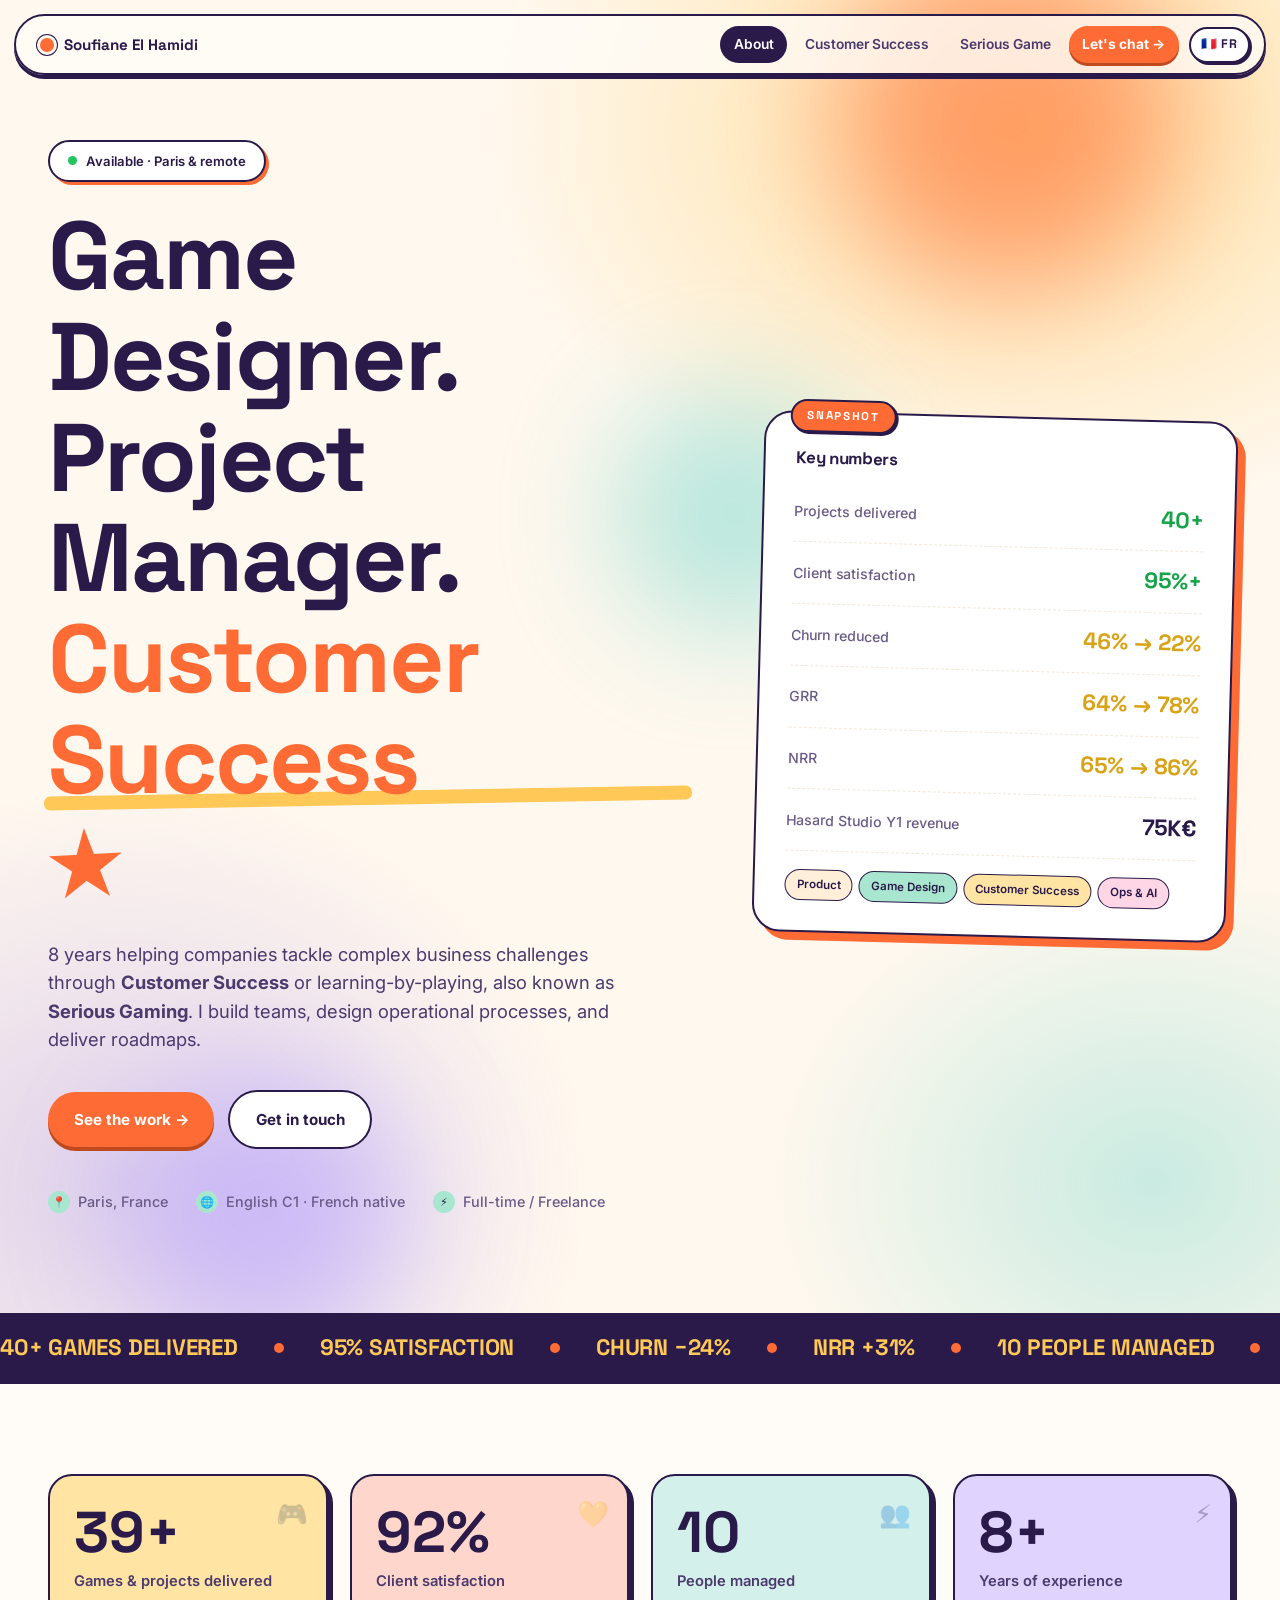
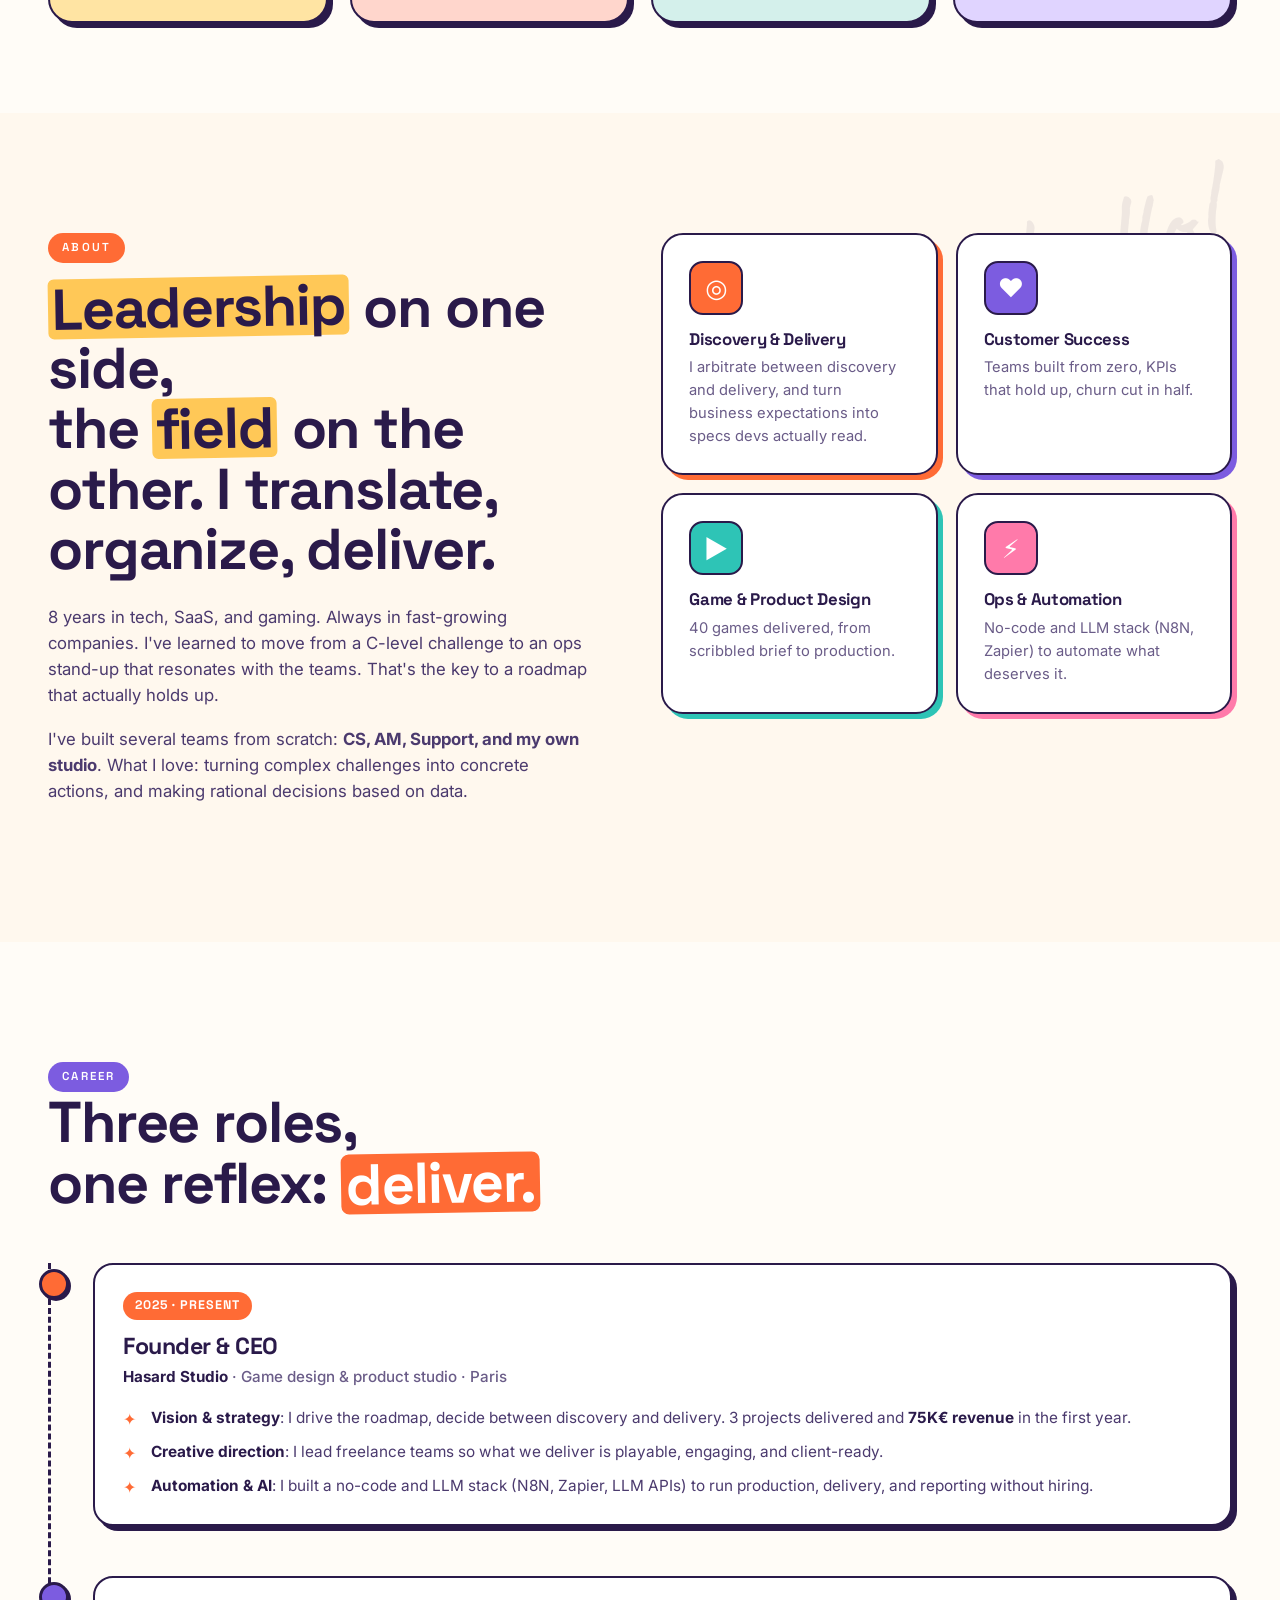
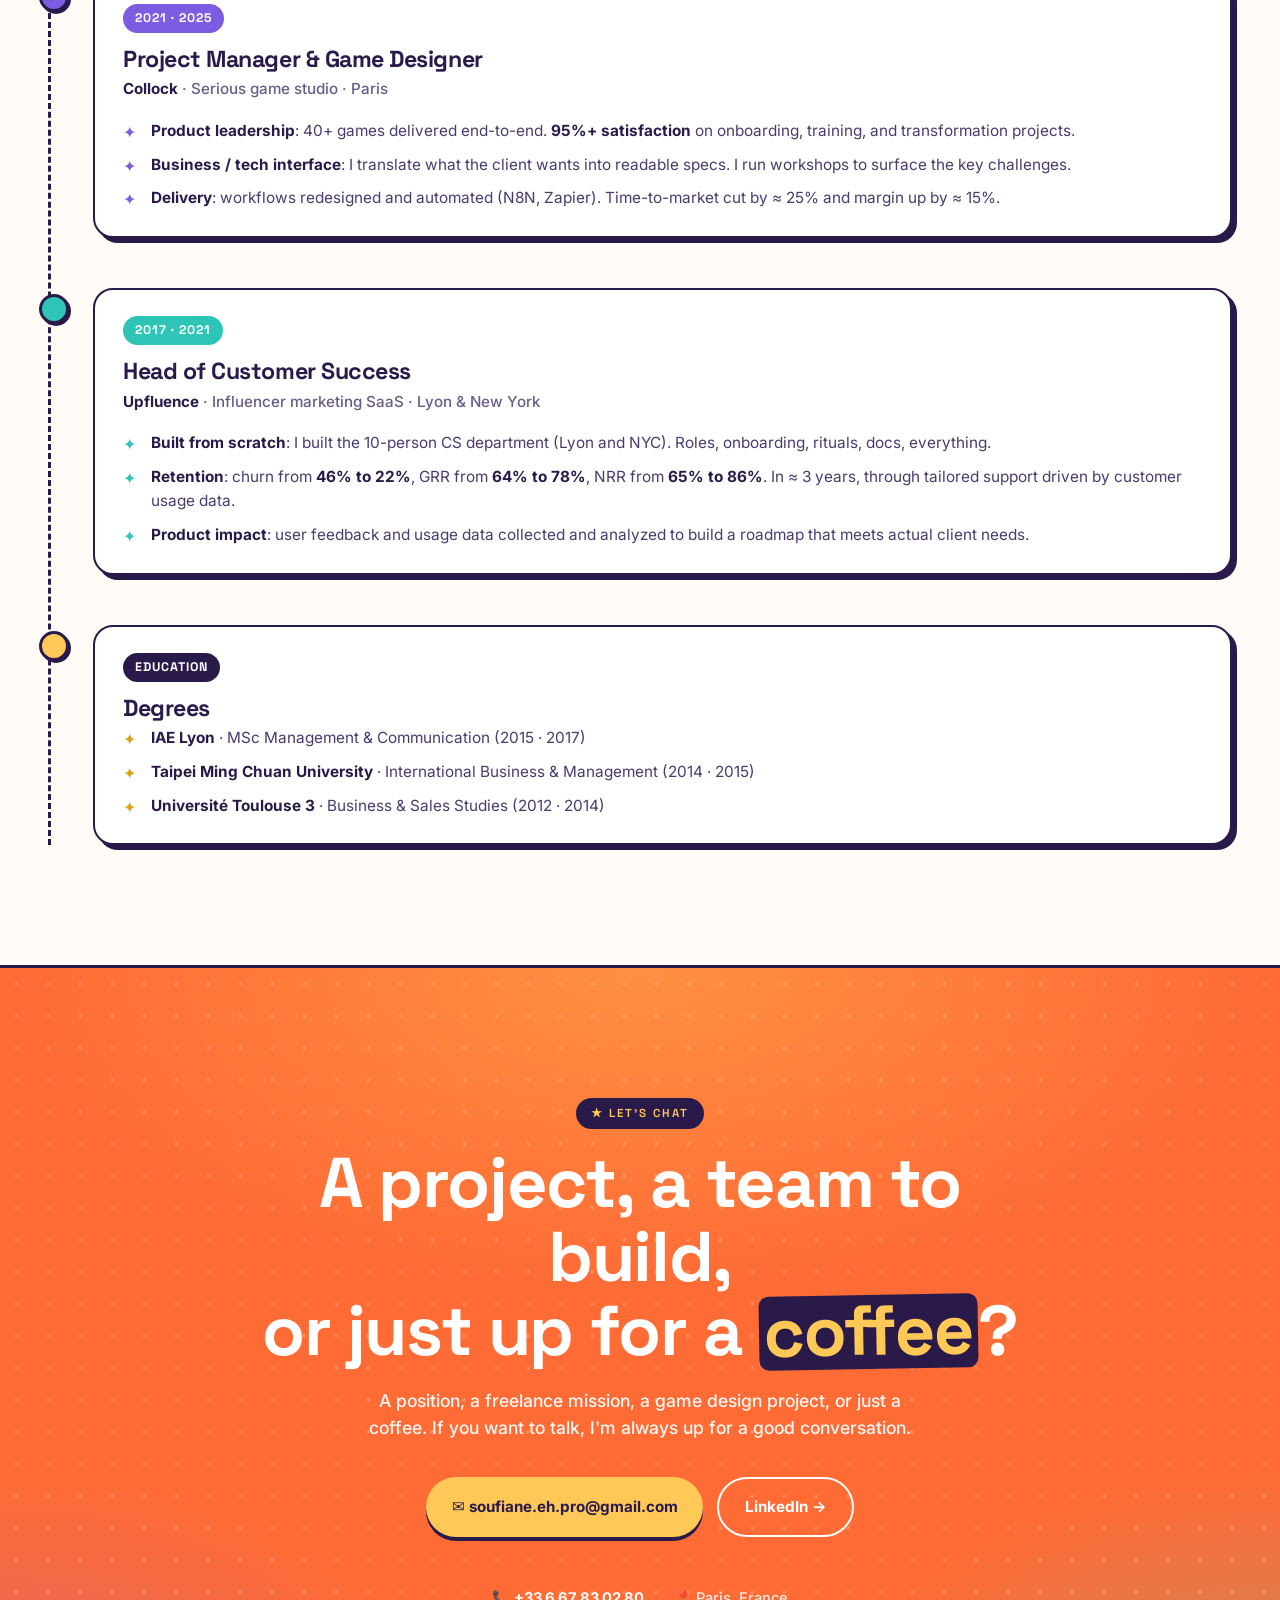
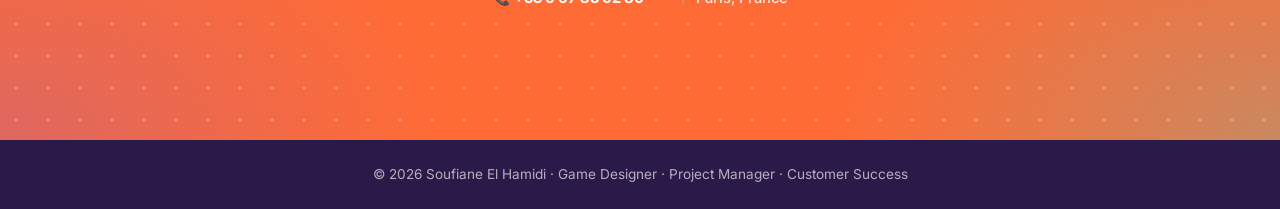
==== en/index.html @ 29faf833 "first commit" ====
<!doctype html>
<html lang="en">
<head>
<meta charset="utf-8" />
<meta name="viewport" content="width=device-width,initial-scale=1" />
<title>Soufiane El Hamidi · About</title>
<meta name="description" content="8 years in tech, SaaS and gaming. Game Designer, Project Manager, and Customer Success expert. 40+ games delivered, 95%+ satisfaction." />
<link rel="preconnect" href="https://fonts.googleapis.com">
<link rel="preconnect" href="https://fonts.gstatic.com" crossorigin>
<link href="https://fonts.googleapis.com/css2?family=Space+Grotesk:wght@400;500;600;700&family=Inter:wght@300;400;500;600;700&family=Caveat:wght@500;700&display=swap" rel="stylesheet">
<link rel="stylesheet" href="../styles.css">
</head>
<body>

<nav id="nav">
  <a href="index.html" class="nav-logo"><span class="dot"></span> Soufiane El Hamidi</a>
  <button class="nav-burger" id="burger" aria-label="Menu">
    <svg width="22" height="22" viewBox="0 0 24 24" fill="none" stroke="currentColor" stroke-width="2.5" stroke-linecap="round"><path d="M4 6h16M4 12h16M4 18h16"/></svg>
  </button>
  <div class="nav-links" id="navLinks">
    <a class="nav-link active" href="index.html">About</a>
    <a class="nav-link" href="customer-success.html">Customer Success</a>
    <a class="nav-link" href="book.html">Serious Game</a>
    <a class="nav-link nav-cta" href="index.html#contact">Let's chat →</a>
    <a class="nav-lang" href="../index.html" title="Version française">🇫🇷 FR</a>
  </div>
</nav>

<!-- HERO -->
<section class="hero" id="hero">
  <div class="blob blob-1"></div>
  <div class="blob blob-2"></div>
  <div class="blob blob-3"></div>

  <div class="container">
    <div class="hero-grid">
      <div>
        <span class="badge-live"><span class="pulse"></span> Available · Paris &amp; remote</span>
        <h1 class="h-display">
          Game Designer.<br>
          Project Manager.<br>
          <span class="accent-orange">Customer Success</span> <span class="scribble">★</span>
        </h1>
        <p class="lead">
          8 years helping companies tackle complex business challenges through <strong>Customer Success</strong> or learning-by-playing, also known as <strong>Serious Gaming</strong>.
          I build teams, design operational processes, and deliver roadmaps.
        </p>
        <div class="hero-cta">
          <a class="btn btn-orange" href="book.html">See the work →</a>
          <a class="btn btn-ghost" href="#contact">Get in touch</a>
        </div>
        <div class="hero-meta">
          <div><span class="icn">📍</span> Paris, France</div>
          <div><span class="icn">🌐</span> English C1 · French native</div>
          <div><span class="icn">⚡</span> Full-time / Freelance</div>
        </div>
      </div>
      <div class="hero-card">
        <span class="ribbon">Snapshot</span>
        <h3>Key numbers</h3>
        <div class="row"><span class="lbl">Projects delivered</span><span class="val">40+</span></div>
        <div class="row"><span class="lbl">Client satisfaction</span><span class="val">95%+</span></div>
        <div class="row"><span class="lbl">Churn reduced</span><span class="val">46% → 22%</span></div>
        <div class="row"><span class="lbl">GRR</span><span class="val">64% → 78%</span></div>
        <div class="row"><span class="lbl">NRR</span><span class="val">65% → 86%</span></div>
        <div class="row"><span class="lbl">Hasard Studio Y1 revenue</span><span class="val">75K€</span></div>
        <div class="roles">
          <span>Product</span>
          <span>Game Design</span>
          <span>Customer Success</span>
          <span>Ops &amp; AI</span>
        </div>
      </div>
    </div>
  </div>
</section>

<!-- MARQUEE -->
<div class="marquee">
  <div class="marquee-track">
    <span>40+ GAMES DELIVERED <span class="dotsep"></span> 95% SATISFACTION <span class="dotsep"></span> CHURN −24% <span class="dotsep"></span> NRR +31% <span class="dotsep"></span> 10 PEOPLE MANAGED <span class="dotsep"></span> 75K€ REVENUE Y1 <span class="dotsep"></span></span>
    <span>40+ GAMES DELIVERED <span class="dotsep"></span> 95% SATISFACTION <span class="dotsep"></span> CHURN −24% <span class="dotsep"></span> NRR +31% <span class="dotsep"></span> 10 PEOPLE MANAGED <span class="dotsep"></span> 75K€ REVENUE Y1 <span class="dotsep"></span></span>
  </div>
</div>

<!-- STATS -->
<section class="stats">
  <div class="container">
    <div class="stats-grid">
      <div class="stat reveal">
        <div class="ico-deco">🎮</div>
        <div class="num" data-num="40" data-suffix="+">0</div>
        <div class="lbl">Games &amp; projects delivered</div>
      </div>
      <div class="stat reveal">
        <div class="ico-deco">💛</div>
        <div class="num" data-num="95" data-suffix="%">0</div>
        <div class="lbl">Client satisfaction</div>
      </div>
      <div class="stat reveal">
        <div class="ico-deco">👥</div>
        <div class="num" data-num="10">0</div>
        <div class="lbl">People managed</div>
      </div>
      <div class="stat reveal">
        <div class="ico-deco">⚡</div>
        <div class="num" data-num="8" data-suffix="+">0</div>
        <div class="lbl">Years of experience</div>
      </div>
    </div>
  </div>
</section>

<!-- ABOUT -->
<section class="about" id="about">
  <div class="shape-deco">hello!</div>
  <div class="container">
    <div class="about-grid">
      <div class="reveal">
        <span class="eyebrow orange">About</span>
        <h2 class="h-section"><span class="hl">Leadership</span> on one side,<br>the <span class="hl">field</span> on the other. I translate, organize, deliver.</h2>
        <p>
          8 years in tech, SaaS, and gaming. Always in fast-growing companies.
          I've learned to move from a C-level challenge to an ops stand-up that resonates with the teams.
          That's the key to a roadmap that actually holds up.
        </p>
        <p>
          I've built several teams from scratch: <strong>CS, AM, Support, and my own studio</strong>.
          What I love: turning complex challenges into concrete actions, and making rational decisions based on data.
        </p>
      </div>
      <div class="about-cards reveal">
        <div class="about-card">
          <div class="icn-wrap">◎</div>
          <h4>Discovery &amp; Delivery</h4>
          <p>I arbitrate between discovery and delivery, and turn business expectations into specs devs actually read.</p>
        </div>
        <div class="about-card">
          <div class="icn-wrap">♥</div>
          <h4>Customer Success</h4>
          <p>Teams built from zero, KPIs that hold up, churn cut in half.</p>
        </div>
        <div class="about-card">
          <div class="icn-wrap">▶</div>
          <h4>Game &amp; Product Design</h4>
          <p>40 games delivered, from scribbled brief to production.</p>
        </div>
        <div class="about-card">
          <div class="icn-wrap">⚡</div>
          <h4>Ops &amp; Automation</h4>
          <p>No-code and LLM stack (N8N, Zapier) to automate what deserves it.</p>
        </div>
      </div>
    </div>
  </div>
</section>

<!-- CAREER -->
<section class="xp" id="xp">
  <div class="container">
    <span class="eyebrow purple">Career</span>
    <h2 class="h-section">Three roles,<br>one reflex: <span class="hl">deliver.</span></h2>

    <div class="timeline" style="margin-top:50px">
      <div class="tl-item reveal">
        <div class="tl-card">
          <div class="date">2025 · Present</div>
          <h3>Founder &amp; CEO</h3>
          <div class="company"><strong>Hasard Studio</strong> · Game design &amp; product studio · Paris</div>
          <ul class="tl-bullets">
            <li><strong>Vision &amp; strategy</strong>: I drive the roadmap, decide between discovery and delivery. 3 projects delivered and <strong>75K€ revenue</strong> in the first year.</li>
            <li><strong>Creative direction</strong>: I lead freelance teams so what we deliver is playable, engaging, and client-ready.</li>
            <li><strong>Automation &amp; AI</strong>: I built a no-code and LLM stack (N8N, Zapier, LLM APIs) to run production, delivery, and reporting without hiring.</li>
          </ul>
        </div>
      </div>

      <div class="tl-item reveal">
        <div class="tl-card">
          <div class="date">2021 · 2025</div>
          <h3>Project Manager &amp; Game Designer</h3>
          <div class="company"><strong>Collock</strong> · Serious game studio · Paris</div>
          <ul class="tl-bullets">
            <li><strong>Product leadership</strong>: 40+ games delivered end-to-end. <strong>95%+ satisfaction</strong> on onboarding, training, and transformation projects.</li>
            <li><strong>Business / tech interface</strong>: I translate what the client wants into readable specs. I run workshops to surface the key challenges.</li>
            <li><strong>Delivery</strong>: workflows redesigned and automated (N8N, Zapier). Time-to-market cut by ≈ 25% and margin up by ≈ 15%.</li>
          </ul>
        </div>
      </div>

      <div class="tl-item reveal">
        <div class="tl-card">
          <div class="date">2017 · 2021</div>
          <h3>Head of Customer Success</h3>
          <div class="company"><strong>Upfluence</strong> · Influencer marketing SaaS · Lyon &amp; New York</div>
          <ul class="tl-bullets">
            <li><strong>Built from scratch</strong>: I built the 10-person CS department (Lyon and NYC). Roles, onboarding, rituals, docs, everything.</li>
            <li><strong>Retention</strong>: churn from <strong>46% to 22%</strong>, GRR from <strong>64% to 78%</strong>, NRR from <strong>65% to 86%</strong>. In ≈ 3 years, through tailored support driven by customer usage data.</li>
            <li><strong>Product impact</strong>: user feedback and usage data collected and analyzed to build a roadmap that meets actual client needs.</li>
          </ul>
        </div>
      </div>

      <div class="tl-item reveal">
        <div class="tl-card">
          <div class="date">Education</div>
          <h3>Degrees</h3>
          <ul class="tl-bullets">
            <li><strong>IAE Lyon</strong> · MSc Management &amp; Communication (2015 · 2017)</li>
            <li><strong>Taipei Ming Chuan University</strong> · International Business &amp; Management (2014 · 2015)</li>
            <li><strong>Université Toulouse 3</strong> · Business &amp; Sales Studies (2012 · 2014)</li>
          </ul>
        </div>
      </div>
    </div>
  </div>
</section>

<!-- LET'S CHAT -->
<section class="contact" id="contact">
  <div class="container">
    <span class="eyebrow">★ Let's chat</span>
    <h2>A project, a team to build,<br>or just up for a <span class="accent">coffee</span>?</h2>
    <p>
      A position, a freelance mission, a game design project, or just a coffee. If you want to talk, I'm always up for a good conversation.
    </p>
    <div class="contact-actions">
      <a class="btn btn-yellow" href="mailto:soufiane.eh.pro@gmail.com">✉ soufiane.eh.pro@gmail.com</a>
      <a class="btn btn-ghost" href="https://linkedin.com/in/soufianeelhamidi" target="_blank" rel="noopener">LinkedIn →</a>
    </div>
    <div class="contact-info">
      <div>📞 <a href="tel:+33667830280">+33 6 67 83 02 80</a></div>
      <div>📍 Paris, France</div>
    </div>
  </div>
</section>

<footer>
  © 2026 Soufiane El Hamidi · Game Designer · Project Manager · Customer Success
</footer>

<script src="../main.js"></script>
</body>
</html>
---- styles.css ----
:root{
  --orange:#FF6B35;
  --orange-soft:#FF9558;
  --coral:#FF7AAA;
  --yellow:#FFC857;
  --yellow-soft:#FFE4A3;
  --yellow-deep:#D9A317;
  --teal:#2EC4B6;
  --teal-bright:#4ECDC4;
  --green:#22C55E;
  --green-deep:#16A34A;
  --purple:#7C5CE0;
  --purple-soft:#B49EFF;
  --mint:#A8E6CF;
  --ink:#2A1A4A;
  --ink-2:#4B3A6E;
  --ink-3:#6A5C88;
  --cream:#FFF8EE;
  --cream-2:#FFEFD8;
  --paper:#FFFCF7;
  --line:#F2E8D8;
  --shadow-sm:0 6px 20px -8px rgba(255,107,53,.25);
  --shadow:0 24px 60px -18px rgba(124,92,224,.28);
  --shadow-lg:0 40px 90px -20px rgba(42,26,74,.18);
  --radius:22px;
}
*{box-sizing:border-box}
html,body{margin:0;padding:0}
html{scroll-behavior:smooth}
body{
  font-family:'Inter',system-ui,sans-serif;
  background:var(--cream);
  color:var(--ink);
  line-height:1.55;
  overflow-x:hidden;
}
img{max-width:100%;display:block}
a{color:inherit;text-decoration:none}
h1,h2,h3,h4{font-family:'Space Grotesk',sans-serif;font-weight:700;letter-spacing:-.02em;line-height:1.05;margin:0}
.h-display{font-size:clamp(2.6rem,7.5vw,6rem);font-weight:700}
.h-section{font-size:clamp(2rem,4.6vw,3.6rem);font-weight:700}
.handwritten{font-family:'Caveat',cursive;font-weight:700;letter-spacing:0}
.eyebrow{
  display:inline-flex;align-items:center;gap:.55rem;
  padding:.4rem .9rem;border-radius:999px;
  background:var(--ink);color:var(--yellow);
  font-family:'Space Grotesk',sans-serif;font-weight:600;
  font-size:.72rem;letter-spacing:.18em;text-transform:uppercase;
}
.eyebrow.orange{background:var(--orange);color:#fff}
.eyebrow.teal{background:var(--teal);color:#fff}
.eyebrow.purple{background:var(--purple);color:#fff}
.eyebrow.green{background:var(--green);color:#fff}
.container{max-width:1240px;margin:0 auto;padding:0 28px;position:relative}
section{padding:120px 0;position:relative}
.btn{
  display:inline-flex;align-items:center;gap:.6rem;
  padding:1rem 1.6rem;border-radius:999px;
  font-weight:700;font-size:.95rem;
  transition:transform .25s cubic-bezier(.34,1.56,.64,1),box-shadow .25s;
  cursor:pointer;border:none;font-family:inherit;
}
.btn-primary{background:var(--ink);color:#fff}
.btn-primary:hover{transform:translate(-2px,-3px);box-shadow:6px 6px 0 var(--orange)}
.btn-orange{background:var(--orange);color:#fff;box-shadow:0 4px 0 #C04A1F}
.btn-orange:hover{transform:translateY(-3px);box-shadow:0 7px 0 #C04A1F}
.btn-yellow{background:var(--yellow);color:var(--ink);box-shadow:0 4px 0 #D9A636}
.btn-yellow:hover{transform:translateY(-3px);box-shadow:0 7px 0 #D9A636}
.btn-ghost{background:#fff;border:2px solid var(--ink);color:var(--ink)}
.btn-ghost:hover{background:var(--ink);color:#fff;transform:translate(-2px,-3px);box-shadow:6px 6px 0 var(--yellow)}

/* === NAV === */
nav{
  position:fixed;top:14px;left:14px;right:14px;z-index:50;
  display:flex;justify-content:space-between;align-items:center;
  padding:10px 14px 10px 24px;
  background:rgba(255,252,247,.8);
  backdrop-filter:blur(14px);
  border:2px solid var(--ink);
  border-radius:999px;
  box-shadow:0 4px 0 var(--ink);
  transition:all .25s ease;
}
.nav-logo{
  display:flex;align-items:center;gap:.6rem;
  font-family:'Space Grotesk',sans-serif;font-weight:700;font-size:.95rem;
  color:var(--ink);
}
.nav-logo .dot{
  width:14px;height:14px;border-radius:50%;
  background:var(--orange);
  box-shadow:0 0 0 3px var(--cream),0 0 0 4px var(--ink);
  animation:wobble 3s ease-in-out infinite;
}
@keyframes wobble{0%,100%{transform:rotate(0)}50%{transform:rotate(20deg) scale(1.1)}}
.nav-links{display:flex;gap:4px;align-items:center}
.nav-link{
  color:var(--ink-2);font-size:.86rem;font-weight:600;
  padding:.5rem .85rem;border-radius:999px;transition:all .2s;
}
.nav-link:hover{color:var(--ink);background:var(--yellow-soft)}
.nav-link.active{background:var(--ink);color:#fff}
.nav-link.active:hover{background:var(--ink);color:#fff}
.nav-cta{
  background:var(--orange) !important;color:#fff !important;
  box-shadow:0 3px 0 #C04A1F;font-weight:700;
}
.nav-cta:hover{transform:translateY(-2px);box-shadow:0 5px 0 #C04A1F;background:var(--orange) !important}
.nav-lang{
  margin-left:6px;padding:.4rem .65rem;border-radius:999px;
  background:#fff;border:2px solid var(--ink);
  font-family:'Space Grotesk',sans-serif;font-size:.78rem;font-weight:700;color:var(--ink);
  display:inline-flex;align-items:center;gap:.35rem;
  box-shadow:2px 2px 0 var(--ink);
  transition:all .2s ease;letter-spacing:.05em;
}
.nav-lang:hover{transform:translate(-1px,-2px);box-shadow:3px 3px 0 var(--ink);background:var(--yellow)}
.nav-burger{display:none;background:var(--yellow);border:2px solid var(--ink);color:var(--ink);cursor:pointer;padding:6px 8px;border-radius:10px}
@media(max-width:920px){
  .nav-links{
    position:absolute;top:calc(100% + 10px);left:0;right:0;
    background:#fff;flex-direction:column;align-items:stretch;
    padding:14px;gap:4px;border:2px solid var(--ink);border-radius:20px;
    transform:translateY(-12px);opacity:0;pointer-events:none;
    transition:all .25s ease;box-shadow:0 4px 0 var(--ink);
  }
  .nav-links.open{transform:none;opacity:1;pointer-events:auto}
  .nav-burger{display:block}
}

/* === HERO === */
.hero{
  min-height:100vh;
  background:
    radial-gradient(ellipse 70% 50% at 80% 10%,rgba(255,200,87,.55),transparent 60%),
    radial-gradient(ellipse 60% 50% at 10% 90%,rgba(124,92,224,.25),transparent 60%),
    radial-gradient(ellipse 50% 40% at 90% 90%,rgba(78,205,196,.3),transparent 60%),
    var(--cream);
  display:flex;align-items:center;
  position:relative;overflow:hidden;
  padding:140px 0 100px;
}
.hero.compact{min-height:auto;padding:160px 0 80px}
.hero .blob{
  position:absolute;border-radius:50%;
  filter:blur(60px);opacity:.55;
  animation:floatY 12s ease-in-out infinite;
}
.hero .blob-1{width:340px;height:340px;background:var(--orange);top:-50px;right:8%}
.hero .blob-2{width:280px;height:280px;background:var(--purple-soft);bottom:-40px;left:10%;animation-delay:-6s}
.hero .blob-3{width:240px;height:240px;background:var(--teal-bright);top:30%;left:48%;animation-delay:-3s;opacity:.4}
@keyframes floatY{0%,100%{transform:translate(0,0) scale(1)}50%{transform:translate(30px,-40px) scale(1.1)}}

.hero-grid{
  display:grid;grid-template-columns:1.35fr 1fr;gap:70px;align-items:center;
  position:relative;z-index:2;
}
.hero-narrow{position:relative;z-index:2;max-width:780px}
.hero-narrow h1{margin:18px 0 22px}
.badge-live{
  display:inline-flex;align-items:center;gap:.6rem;
  padding:.55rem 1.1rem;border-radius:999px;
  background:#fff;border:2px solid var(--ink);
  font-size:.82rem;font-weight:600;color:var(--ink);
  box-shadow:3px 3px 0 var(--orange);
}
.badge-live .pulse{
  width:9px;height:9px;border-radius:50%;background:#22C55E;
  box-shadow:0 0 0 0 rgba(34,197,94,.7);animation:pulse 2s infinite;
}
@keyframes pulse{
  0%{box-shadow:0 0 0 0 rgba(34,197,94,.7)}
  70%{box-shadow:0 0 0 12px rgba(34,197,94,0)}
  100%{box-shadow:0 0 0 0 rgba(34,197,94,0)}
}
.hero h1{margin:24px 0 28px;color:var(--ink)}
.hero h1 .accent-orange{color:var(--orange);position:relative;display:inline-block}
.hero h1 .accent-orange::after{
  content:"";position:absolute;left:-4px;right:-4px;bottom:6px;height:14px;
  background:var(--yellow);z-index:-1;border-radius:6px;
  transform:rotate(-1deg);
}
.hero h1 .accent-teal{color:var(--teal);position:relative;display:inline-block}
.hero h1 .accent-teal::after{
  content:"";position:absolute;left:-4px;right:-4px;bottom:6px;height:14px;
  background:var(--mint);z-index:-1;border-radius:6px;transform:rotate(-1deg);
}
.hero h1 .accent-purple{
  background:linear-gradient(120deg,var(--purple),var(--coral));
  -webkit-background-clip:text;background-clip:text;color:transparent;
}
.hero h1 .scribble{
  display:inline-block;font-family:'Caveat',cursive;font-weight:700;
  color:var(--orange);transform:rotate(-3deg);font-size:.85em;
}
.hero p.lead{
  font-size:1.15rem;color:var(--ink-2);max-width:600px;margin:0 0 36px;
  font-weight:400;
}
.hero-cta{display:flex;gap:14px;flex-wrap:wrap;align-items:center}
.hero-meta{
  margin-top:42px;display:flex;gap:28px;flex-wrap:wrap;
  color:var(--ink-3);font-size:.9rem;font-weight:500;
}
.hero-meta div{display:flex;align-items:center;gap:.5rem}
.hero-meta .icn{
  width:22px;height:22px;border-radius:50%;
  display:inline-flex;align-items:center;justify-content:center;
  background:var(--mint);color:var(--ink);font-size:.7rem;
}

.hero-card{
  position:relative;
  background:#fff;
  border:2.5px solid var(--ink);
  border-radius:28px;padding:30px;
  box-shadow:8px 8px 0 var(--orange);
  transform:rotate(1.5deg);
  transition:transform .35s ease;
}
.hero-card:hover{transform:rotate(0deg) translateY(-4px)}
.hero-card .ribbon{
  position:absolute;top:-14px;left:24px;
  background:var(--orange);color:#fff;
  padding:.35rem .9rem;border-radius:999px;
  font-family:'Space Grotesk',sans-serif;font-weight:700;font-size:.72rem;
  letter-spacing:.15em;text-transform:uppercase;
  border:2px solid var(--ink);
  box-shadow:2px 2px 0 var(--ink);
}
.hero-card h3{color:var(--ink);font-size:1.05rem;margin-bottom:14px;margin-top:6px}
.hero-card .row{
  display:flex;justify-content:space-between;align-items:center;
  padding:13px 0;border-bottom:1.5px dashed var(--line);
}
.hero-card .row:last-child{border-bottom:none}
.hero-card .row .lbl{color:var(--ink-3);font-size:.88rem;font-weight:500}
.hero-card .row .val{
  font-family:'Space Grotesk',sans-serif;font-weight:700;font-size:1.4rem;
  color:var(--ink);
}
/* Snapshot rows: 3=Projets(green), 4=Satisfaction(green), 5=Churn(yellow), 6=GRR(yellow), 7=NRR(yellow), 8=CA(ink) */
.hero-card .row:nth-child(3) .val{color:var(--green-deep)}
.hero-card .row:nth-child(4) .val{color:var(--green-deep)}
.hero-card .row:nth-child(5) .val{color:var(--yellow-deep)}
.hero-card .row:nth-child(6) .val{color:var(--yellow-deep)}
.hero-card .row:nth-child(7) .val{color:var(--yellow-deep)}
.hero-card .row:nth-child(8) .val{color:var(--ink)}
.hero-card .roles{
  display:flex;flex-wrap:wrap;gap:6px;margin-top:18px;
}
.hero-card .roles span{
  font-size:.72rem;padding:.35rem .7rem;border-radius:999px;
  background:var(--cream-2);color:var(--ink);font-weight:600;
  border:1.5px solid var(--ink);
}
.hero-card .roles span:nth-child(2){background:var(--mint)}
.hero-card .roles span:nth-child(3){background:var(--yellow-soft)}
.hero-card .roles span:nth-child(4){background:#FFD6E5}

@media(max-width:880px){
  .hero-grid{grid-template-columns:1fr;gap:50px}
  .hero-card{transform:none}
}

/* === MARQUEE === */
.marquee{
  background:var(--ink);color:var(--yellow);
  border-top:2.5px solid var(--ink);border-bottom:2.5px solid var(--ink);
  overflow:hidden;padding:16px 0;
  font-family:'Space Grotesk',sans-serif;font-weight:700;font-size:1.4rem;
  letter-spacing:-.01em;
}
.marquee-track{
  display:flex;gap:40px;white-space:nowrap;
  animation:scroll 30s linear infinite;
  will-change:transform;
}
@media(max-width:780px){
  .marquee{font-size:1.05rem;padding:12px 0}
  .marquee-track{animation-duration:14s;gap:24px}
  .marquee span{gap:24px}
}
@media(max-width:480px){
  .marquee-track{animation-duration:10s}
}
.marquee span{display:inline-flex;align-items:center;gap:36px}
.marquee .dotsep{
  width:10px;height:10px;border-radius:50%;background:var(--orange);
  display:inline-block;flex-shrink:0;
}
@keyframes scroll{0%{transform:translateX(0)}100%{transform:translateX(-50%)}}

/* === STATS === */
.stats{background:var(--paper);padding:90px 0;position:relative}
.stats-grid{display:grid;grid-template-columns:repeat(4,1fr);gap:22px}
.stat{
  background:#fff;
  border:2.5px solid var(--ink);
  border-radius:24px;
  padding:28px 24px;
  position:relative;
  transition:transform .3s cubic-bezier(.34,1.56,.64,1);
  box-shadow:5px 5px 0 var(--ink);
}
.stat:nth-child(1){background:#FFE4A3}
.stat:nth-child(2){background:#FFD6CC;box-shadow:5px 5px 0 var(--ink)}
.stat:nth-child(3){background:#D4F0EB}
.stat:nth-child(4){background:#E0D4FF}
.stat:hover{transform:translate(-3px,-5px) rotate(-1deg);box-shadow:8px 8px 0 var(--ink)}
.stat .num{
  font-family:'Space Grotesk',sans-serif;font-weight:700;
  font-size:clamp(2.6rem,4.8vw,3.6rem);line-height:1;color:var(--ink);
}
.stat .lbl{margin-top:8px;color:var(--ink-2);font-size:.92rem;font-weight:600}
.stat .ico-deco{position:absolute;top:18px;right:18px;font-size:1.6rem;opacity:.3}
@media(max-width:780px){.stats-grid{grid-template-columns:repeat(2,1fr)}}

/* === ABOUT === */
.about{background:var(--cream);position:relative}
.about .shape-deco{
  position:absolute;font-size:8rem;opacity:.07;
  font-family:'Caveat',cursive;color:var(--ink);
  top:30px;right:5%;transform:rotate(-15deg);pointer-events:none;
}
.about-grid{
  display:grid;grid-template-columns:1fr 1.05fr;gap:70px;align-items:start;
  position:relative;
}
.about-grid h2{margin:14px 0 24px}
.about-grid h2 .hl{
  background:var(--yellow);padding:0 .25rem;border-radius:6px;
  display:inline-block;transform:rotate(-1deg);
}
.about-grid p{color:var(--ink-2);font-size:1.05rem;margin:0 0 18px}
.about-grid .quote{
  margin-top:30px;padding:26px 28px;
  background:#fff;border-radius:var(--radius);
  border:2.5px solid var(--ink);
  box-shadow:6px 6px 0 var(--purple);
  font-family:'Caveat',cursive;font-size:1.5rem;font-weight:500;color:var(--ink);
  line-height:1.3;position:relative;
}
.about-grid .quote::before{
  content:'"';position:absolute;top:-20px;left:18px;
  font-size:5rem;color:var(--orange);font-family:Georgia,serif;line-height:1;
}
.about-cards{display:grid;grid-template-columns:repeat(2,1fr);gap:18px}
.about-card{
  background:#fff;padding:26px;border-radius:var(--radius);
  border:2.5px solid var(--ink);
  transition:all .3s cubic-bezier(.34,1.56,.64,1);cursor:default;
  box-shadow:5px 5px 0 var(--ink);
}
.about-card:nth-child(1){box-shadow:5px 5px 0 var(--orange)}
.about-card:nth-child(2){box-shadow:5px 5px 0 var(--purple)}
.about-card:nth-child(3){box-shadow:5px 5px 0 var(--teal)}
.about-card:nth-child(4){box-shadow:5px 5px 0 var(--coral)}
.about-card:hover{transform:translate(-3px,-5px) rotate(-1deg)}
.about-card:nth-child(2):hover,.about-card:nth-child(4):hover{transform:translate(-3px,-5px) rotate(1deg)}
.about-card .icn-wrap{
  width:54px;height:54px;border-radius:14px;
  display:flex;align-items:center;justify-content:center;color:#fff;
  margin-bottom:16px;font-size:1.6rem;font-weight:700;
  border:2px solid var(--ink);
}
.about-card:nth-child(1) .icn-wrap{background:var(--orange)}
.about-card:nth-child(2) .icn-wrap{background:var(--purple)}
.about-card:nth-child(3) .icn-wrap{background:var(--teal)}
.about-card:nth-child(4) .icn-wrap{background:var(--coral)}
.about-card h4{font-family:'Space Grotesk',sans-serif;font-size:1.05rem;margin:0 0 8px;color:var(--ink)}
.about-card p{font-size:.92rem;color:var(--ink-3);margin:0}
@media(max-width:880px){.about-grid{grid-template-columns:1fr;gap:40px}}

/* === CUSTOMER SUCCESS === */
.cs{
  background:var(--orange);
  position:relative;overflow:hidden;
  border-top:3px solid var(--ink);border-bottom:3px solid var(--ink);
}
.cs::before{
  content:"";position:absolute;inset:0;
  background-image:radial-gradient(rgba(255,255,255,.15) 2px,transparent 2px);
  background-size:30px 30px;
  pointer-events:none;
}
.cs .container{position:relative;z-index:2}
.cs .eyebrow{background:var(--ink);color:var(--yellow)}
.cs h2{color:#fff;max-width:780px;margin:14px 0 26px}
.cs h2 .accent{
  display:inline-block;
  background:var(--ink);color:var(--yellow);
  padding:0 .35rem;border-radius:8px;transform:rotate(-1.5deg);
}
.cs > .container > p.lead{
  color:rgba(255,255,255,.92);font-size:1.1rem;max-width:680px;margin-bottom:50px;
  font-weight:500;
}
.cs-grid{display:grid;grid-template-columns:1.05fr 1fr;gap:40px;align-items:center}
.cs-stats{display:grid;grid-template-columns:repeat(2,1fr);gap:16px}
.cs-stat{
  background:#fff;
  border:2.5px solid var(--ink);
  border-radius:20px;padding:24px;
  transition:all .3s cubic-bezier(.34,1.56,.64,1);
  box-shadow:5px 5px 0 var(--ink);
}
.cs-stat:nth-child(2){background:var(--yellow)}
.cs-stat:nth-child(3){background:var(--mint)}
.cs-stat:nth-child(4){background:#FFD6E5}
.cs-stat:hover{transform:translate(-3px,-5px) rotate(-1deg)}
.cs-stat .num{
  font-family:'Space Grotesk',sans-serif;font-weight:700;font-size:2.4rem;
  color:var(--ink);line-height:1;
}
.cs-stat .lbl{margin-top:8px;color:var(--ink);font-size:.92rem;font-weight:700}
.cs-stat .sub{margin-top:4px;color:var(--ink-2);font-size:.78rem;font-weight:500}

.cs-pillars{display:flex;flex-direction:column;gap:12px}
.cs-pillar{
  background:#fff;border:2.5px solid var(--ink);
  border-radius:18px;padding:18px 22px;
  display:flex;gap:14px;align-items:flex-start;
  transition:all .3s ease;
  box-shadow:4px 4px 0 var(--ink);
}
.cs-pillar:hover{transform:translateX(4px) translateY(-2px);box-shadow:6px 6px 0 var(--ink)}
.cs-pillar .step{
  flex-shrink:0;width:42px;height:42px;border-radius:12px;
  background:var(--ink);color:var(--yellow);
  display:flex;align-items:center;justify-content:center;
  font-family:'Space Grotesk',sans-serif;font-weight:700;font-size:1rem;
}
.cs-pillar:nth-child(1) .step{background:var(--orange);color:#fff}
.cs-pillar:nth-child(2) .step{background:var(--purple);color:#fff}
.cs-pillar:nth-child(3) .step{background:var(--teal);color:#fff}
.cs-pillar:nth-child(4) .step{background:var(--coral);color:#fff}
.cs-pillar h4{font-family:'Space Grotesk',sans-serif;font-size:1.05rem;color:var(--ink);margin:0 0 4px}
.cs-pillar p{font-size:.88rem;color:var(--ink-2);margin:0}
@media(max-width:880px){.cs-grid{grid-template-columns:1fr}}

/* === EXPERIENCE === */
.xp{background:var(--paper);position:relative}
.xp h2{margin-bottom:50px}
.xp h2 .hl{
  background:var(--orange);color:#fff;padding:0 .3rem;border-radius:8px;
  display:inline-block;transform:rotate(-1deg);
}
.timeline{
  position:relative;
  padding-left:42px;
  border-left:3px dashed var(--ink);
}
.tl-item{position:relative;padding-bottom:50px}
.tl-item:last-child{padding-bottom:0}
.tl-item::before{
  content:"";position:absolute;left:-54px;top:6px;
  width:24px;height:24px;border-radius:50%;
  background:var(--orange);border:3px solid var(--ink);
  z-index:2;
  box-shadow:2px 2px 0 var(--ink);
}
.tl-item:nth-child(1)::before{background:var(--orange)}
.tl-item:nth-child(2)::before{background:var(--purple)}
.tl-item:nth-child(3)::before{background:var(--teal)}
.tl-item:nth-child(4)::before{background:var(--yellow)}
.tl-card{
  background:#fff;border:2.5px solid var(--ink);
  border-radius:20px;padding:26px 28px;
  box-shadow:5px 5px 0 var(--ink);
  transition:transform .3s ease;
}
.tl-item:hover .tl-card{transform:translate(-2px,-3px)}
.tl-item .date{
  display:inline-block;
  font-family:'Space Grotesk',sans-serif;font-weight:700;font-size:.78rem;
  color:#fff;letter-spacing:.08em;text-transform:uppercase;
  background:var(--ink);padding:.3rem .75rem;border-radius:999px;
  margin-bottom:14px;
}
.tl-item:nth-child(1) .date{background:var(--orange)}
.tl-item:nth-child(2) .date{background:var(--purple)}
.tl-item:nth-child(3) .date{background:var(--teal)}
.tl-item h3{font-size:1.45rem;margin-bottom:6px;color:var(--ink)}
.tl-item .company{color:var(--ink-3);font-size:.95rem;margin-bottom:18px;font-weight:500}
.tl-item .company strong{color:var(--ink);font-weight:700}
.tl-bullets{list-style:none;padding:0;margin:0;display:grid;gap:10px}
.tl-bullets li{padding-left:28px;position:relative;color:var(--ink-2);font-size:.96rem}
.tl-bullets li::before{
  content:"✦";position:absolute;left:0;top:1px;
  color:var(--orange);font-weight:700;font-size:1rem;
}
.tl-item:nth-child(2) .tl-bullets li::before{color:var(--purple)}
.tl-item:nth-child(3) .tl-bullets li::before{color:var(--teal)}
.tl-item:nth-child(4) .tl-bullets li::before{color:var(--yellow-deep)}
.tl-bullets li strong{color:var(--ink);font-weight:700}

/* === SKILLS === */
.skills{background:var(--cream);position:relative}
.skills-cat{display:grid;grid-template-columns:repeat(3,1fr);gap:22px;margin-top:44px}
.skills-cat.two{grid-template-columns:repeat(2,1fr)}
.skill-card{
  background:#fff;padding:30px;border-radius:24px;
  border:2.5px solid var(--ink);
  transition:all .35s cubic-bezier(.34,1.56,.64,1);
  position:relative;overflow:hidden;
  box-shadow:5px 5px 0 var(--ink);
}
.skill-card:nth-child(1){box-shadow:5px 5px 0 var(--orange)}
.skill-card:nth-child(2){box-shadow:5px 5px 0 var(--purple)}
.skill-card:nth-child(3){box-shadow:5px 5px 0 var(--teal)}
.skill-card:hover{transform:translate(-3px,-5px) rotate(-.7deg)}
.skill-card:nth-child(2):hover{transform:translate(-3px,-5px) rotate(.7deg)}
.skill-card .ico{
  width:58px;height:58px;border-radius:16px;
  display:flex;align-items:center;justify-content:center;
  margin-bottom:18px;color:#fff;font-size:1.7rem;font-weight:700;
  border:2px solid var(--ink);
}
.skill-card:nth-child(1) .ico{background:var(--orange)}
.skill-card:nth-child(2) .ico{background:var(--purple)}
.skill-card:nth-child(3) .ico{background:var(--teal)}
.skill-card h3{font-size:1.2rem;margin-bottom:14px;color:var(--ink)}
.skills-list{display:flex;flex-wrap:wrap;gap:7px}
.skills-list span{
  font-size:.82rem;padding:.42rem .8rem;border-radius:8px;
  background:var(--cream-2);color:var(--ink);font-weight:600;
  border:1.5px solid var(--ink);
  transition:all .2s ease;cursor:default;
}
.skills-list span:hover{transform:translateY(-2px) rotate(-2deg)}
.skill-card:nth-child(1) .skills-list span:hover{background:var(--orange);color:#fff}
.skill-card:nth-child(2) .skills-list span:hover{background:var(--purple);color:#fff}
.skill-card:nth-child(3) .skills-list span:hover{background:var(--teal);color:#fff}
@media(max-width:880px){.skills-cat,.skills-cat.two{grid-template-columns:1fr}}

/* === TOOLS === */
.tools{background:var(--paper)}
.tools-grid{display:grid;grid-template-columns:repeat(6,1fr);gap:14px;margin-top:40px}
.tool{
  aspect-ratio:1.3;
  background:#fff;border:2px solid var(--ink);border-radius:18px;
  display:flex;flex-direction:column;align-items:center;justify-content:center;
  font-family:'Space Grotesk',sans-serif;font-weight:600;font-size:.85rem;
  color:var(--ink);transition:all .3s cubic-bezier(.34,1.56,.64,1);cursor:default;
  text-align:center;padding:8px;
  box-shadow:3px 3px 0 var(--ink);
}
.tool:nth-child(6n+1):hover{background:var(--orange);color:#fff;transform:translate(-2px,-3px) rotate(-2deg)}
.tool:nth-child(6n+2):hover{background:var(--yellow);transform:translate(-2px,-3px) rotate(2deg)}
.tool:nth-child(6n+3):hover{background:var(--purple);color:#fff;transform:translate(-2px,-3px) rotate(-2deg)}
.tool:nth-child(6n+4):hover{background:var(--teal);color:#fff;transform:translate(-2px,-3px) rotate(2deg)}
.tool:nth-child(6n+5):hover{background:var(--coral);color:#fff;transform:translate(-2px,-3px) rotate(-2deg)}
.tool:nth-child(6n+6):hover{background:var(--mint);transform:translate(-2px,-3px) rotate(2deg)}
.tool .t-ico{font-size:1.7rem;margin-bottom:4px}
@media(max-width:880px){.tools-grid{grid-template-columns:repeat(3,1fr)}}
@media(max-width:480px){.tools-grid{grid-template-columns:repeat(2,1fr)}}

/* === PORTFOLIO === */
.portfolio{background:var(--cream);position:relative}
.portfolio h2{margin-bottom:14px}
.portfolio h2 .hl{
  background:var(--purple);color:#fff;padding:0 .3rem;border-radius:8px;
  display:inline-block;transform:rotate(-1deg);
}
.portfolio > .container > p.lead{
  color:var(--ink-2);font-size:1.05rem;max-width:680px;margin:0 0 36px;font-weight:500;
}
.filter{display:flex;flex-wrap:wrap;gap:8px;margin-bottom:42px}
.filter button{
  padding:.6rem 1.1rem;border-radius:999px;border:2px solid var(--ink);
  background:#fff;font-size:.85rem;font-weight:700;color:var(--ink);
  cursor:pointer;transition:all .25s cubic-bezier(.34,1.56,.64,1);font-family:inherit;
  box-shadow:2px 2px 0 var(--ink);
}
.filter button:hover{transform:translate(-1px,-2px);box-shadow:3px 3px 0 var(--ink)}
.filter button.active{
  background:var(--orange);color:#fff;
  box-shadow:3px 3px 0 var(--ink);
  transform:translate(-1px,-2px);
}
.projects{display:grid;grid-template-columns:repeat(3,1fr);gap:24px}
.project{
  background:#fff;border-radius:22px;overflow:hidden;
  border:2.5px solid var(--ink);
  transition:all .35s cubic-bezier(.34,1.56,.64,1);cursor:pointer;
  display:flex;flex-direction:column;
  box-shadow:5px 5px 0 var(--ink);
}
.project:hover{transform:translate(-3px,-5px) rotate(-.5deg);box-shadow:8px 8px 0 var(--ink)}
.project:nth-child(2n):hover{transform:translate(-3px,-5px) rotate(.5deg)}
.project .img-wrap{
  aspect-ratio:16/10;overflow:hidden;
  background:linear-gradient(135deg,#FFE4D4,#FFCFB0);
  position:relative;border-bottom:2.5px solid var(--ink);
}
.project[data-cat="integration"] .img-wrap{background:linear-gradient(135deg,#FFE4D4,#FFCFB0)}
.project[data-cat="sensibilisation"] .img-wrap{background:linear-gradient(135deg,#EEE6FF,#D4C5FF)}
.project[data-cat="formation"] .img-wrap{background:linear-gradient(135deg,#D4F0EB,#A8E0D6)}
.project[data-cat="communication"] .img-wrap{background:linear-gradient(135deg,#FFE0EC,#FFC4D8)}
.project[data-cat="changement"] .img-wrap{background:linear-gradient(135deg,#FFEFD8,#FFD9A0)}
.project[data-cat="recrutement"] .img-wrap{background:linear-gradient(135deg,#FFF4C2,#FFE07A)}

.slide.brand{padding:20px;background:#fff}
.brand-card{
  background:transparent;border:none;border-radius:0;
  padding:0;box-shadow:none;
  display:inline-flex;align-items:center;justify-content:center;
  max-width:100%;max-height:100%;
}
.carousel .slide.brand img,
.brand-card .logo-img{
  max-width:170px;max-height:90px;
  width:auto;height:auto;
  object-fit:contain;display:block;
  box-shadow:none;border-radius:0;
}
.modal-carousel .slide.brand{padding:32px}
.modal-carousel .slide.brand img,
.modal-carousel .brand-card .logo-img{
  max-width:280px;max-height:160px;
  box-shadow:none;border-radius:0;
}

.carousel{position:absolute;inset:0;overflow:hidden}
.carousel .slide{
  position:absolute;inset:0;
  display:flex;align-items:center;justify-content:center;
  padding:22px;
  opacity:0;transform:scale(.96);
  transition:opacity .45s ease,transform .45s ease;
}
.carousel .slide.active{opacity:1;transform:none}
.carousel .slide img{
  max-width:100%;max-height:100%;
  width:auto;height:auto;
  object-fit:contain;border-radius:10px;
  box-shadow:0 10px 30px -8px rgba(42,26,74,.3),0 0 0 2px rgba(42,26,74,.08);
}
.carousel-arrow{
  position:absolute;top:50%;transform:translateY(-50%);
  width:36px;height:36px;border-radius:50%;
  background:#fff;border:2.5px solid var(--ink);
  cursor:pointer;display:flex;align-items:center;justify-content:center;
  opacity:0;transition:opacity .25s ease,transform .2s ease;
  z-index:3;font-weight:700;font-size:1.1rem;color:var(--ink);
  box-shadow:2px 2px 0 var(--ink);
  font-family:'Space Grotesk',sans-serif;
}
.project:hover .carousel-arrow{opacity:1}
.carousel-arrow:hover{transform:translateY(-50%) scale(1.1);background:var(--orange);color:#fff}
.carousel-prev{left:10px}
.carousel-next{right:10px}
.carousel-dots{
  position:absolute;bottom:12px;left:50%;transform:translateX(-50%);
  display:flex;gap:5px;z-index:3;padding:5px 8px;
  background:rgba(255,255,255,.85);border-radius:999px;border:1.5px solid var(--ink);
}
.carousel-dot{
  width:7px;height:7px;border-radius:50%;
  background:rgba(42,26,74,.25);cursor:pointer;
  transition:all .25s ease;border:none;padding:0;
}
.carousel-dot.active{background:var(--ink);width:20px;border-radius:999px}
.carousel-counter{
  position:absolute;top:14px;right:14px;
  padding:.32rem .65rem;border-radius:999px;
  background:rgba(255,255,255,.92);border:1.5px solid var(--ink);
  font-family:'Space Grotesk',sans-serif;font-weight:700;font-size:.7rem;
  color:var(--ink);z-index:3;
}
.cat-tag{
  position:absolute;top:14px;left:14px;z-index:3;
  padding:.4rem .75rem;border-radius:999px;
  font-size:.7rem;font-weight:700;letter-spacing:.08em;text-transform:uppercase;
  border:2px solid var(--ink);color:#fff;
}
.project[data-cat="integration"] .cat-tag{background:var(--orange)}
.project[data-cat="sensibilisation"] .cat-tag{background:var(--purple)}
.project[data-cat="formation"] .cat-tag{background:var(--teal)}
.project[data-cat="communication"] .cat-tag{background:var(--coral)}
.project[data-cat="changement"] .cat-tag{background:var(--ink)}
.project[data-cat="recrutement"] .cat-tag{background:var(--yellow);color:var(--ink)}
.project .body{padding:22px;flex:1;display:flex;flex-direction:column;gap:8px}
.project h3{font-size:1.13rem;line-height:1.25;color:var(--ink)}
.project .client{
  display:inline-block;
  font-size:.7rem;font-weight:700;letter-spacing:.08em;text-transform:uppercase;
  color:var(--ink-2);margin-bottom:4px;
}
.project p{color:var(--ink-3);font-size:.9rem;margin:0;flex:1}
.project .more{
  font-family:'Space Grotesk',sans-serif;font-weight:700;font-size:.88rem;
  color:var(--orange);margin-top:6px;display:inline-flex;align-items:center;gap:.4rem;
}
.project .more::after{content:"→";transition:transform .25s ease}
.project:hover .more::after{transform:translateX(6px)}
@media(max-width:980px){.projects{grid-template-columns:repeat(2,1fr)}}
@media(max-width:620px){.projects{grid-template-columns:1fr}}

/* === MODAL === */
.modal-overlay{
  position:fixed;inset:0;z-index:100;
  background:rgba(42,26,74,.85);backdrop-filter:blur(8px);
  display:flex;align-items:center;justify-content:center;
  opacity:0;pointer-events:none;transition:opacity .3s ease;
  padding:20px;
}
.modal-overlay.open{opacity:1;pointer-events:auto}
.modal{
  background:#fff;max-width:920px;width:100%;max-height:90vh;
  border-radius:26px;overflow:hidden;
  display:flex;flex-direction:column;
  transform:translateY(20px) scale(.97);transition:transform .3s cubic-bezier(.34,1.56,.64,1);
  border:3px solid var(--ink);
  box-shadow:0 50px 100px -20px rgba(0,0,0,.5);
  position:relative;
}
.modal-overlay.open .modal{transform:none}
.modal-carousel{
  position:relative;
  background:linear-gradient(135deg,var(--cream-2),var(--yellow-soft));
  height:420px;border-bottom:3px solid var(--ink);
  overflow:hidden;
}
.modal-carousel .slide{
  position:absolute;inset:0;
  display:flex;align-items:center;justify-content:center;
  padding:32px;
  opacity:0;transform:scale(.96);
  transition:opacity .5s ease,transform .5s ease;
}
.modal-carousel .slide.active{opacity:1;transform:none}
.modal-carousel .slide img{
  max-width:100%;max-height:100%;
  width:auto;height:auto;object-fit:contain;
  border-radius:14px;
  box-shadow:0 20px 50px -12px rgba(42,26,74,.4),0 0 0 2.5px var(--ink);
}
.modal-carousel .carousel-arrow{width:46px;height:46px;font-size:1.4rem;opacity:1}
.modal-carousel .carousel-prev{left:18px}
.modal-carousel .carousel-next{right:18px}
.modal-carousel .carousel-dots{bottom:16px}
.modal-carousel .carousel-dot{width:9px;height:9px}
.modal-carousel .carousel-dot.active{width:24px}
.modal-carousel .carousel-counter{top:18px;right:18px;font-size:.78rem;padding:.4rem .8rem}
@media(max-width:600px){
  .modal-carousel{height:300px}
  .modal-carousel .slide{padding:18px}
}
.modal-body{padding:32px 36px;overflow-y:auto;flex:1}
.modal-body .client{
  display:inline-block;background:var(--ink);color:var(--yellow);
  padding:.3rem .7rem;border-radius:999px;
  font-size:.7rem;font-weight:700;letter-spacing:.1em;text-transform:uppercase;
}
.modal-body h3{font-size:1.7rem;margin:14px 0 18px;color:var(--ink)}
.modal-body h4{
  font-family:'Space Grotesk',sans-serif;font-size:.88rem;
  margin:18px 0 8px;color:var(--orange);
  letter-spacing:.05em;text-transform:uppercase;
}
.modal-body p{margin:0;color:var(--ink-2);font-size:.97rem;line-height:1.65}
.modal-close{
  position:absolute;top:16px;right:16px;z-index:2;
  width:42px;height:42px;border-radius:50%;
  background:var(--orange);border:2.5px solid var(--ink);
  cursor:pointer;font-size:1.5rem;line-height:1;
  display:flex;align-items:center;justify-content:center;
  color:#fff;font-weight:700;
  box-shadow:2px 2px 0 var(--ink);
  transition:transform .25s ease;
}
.modal-close:hover{transform:rotate(90deg) scale(1.05)}

/* === CONTACT === */
.contact{
  background:
    radial-gradient(ellipse 70% 60% at 50% 0%,rgba(255,200,87,.4),transparent 70%),
    radial-gradient(ellipse 50% 50% at 0% 100%,rgba(124,92,224,.25),transparent 70%),
    radial-gradient(ellipse 50% 50% at 100% 100%,rgba(78,205,196,.3),transparent 70%),
    var(--orange);
  color:#fff;padding:130px 0;position:relative;overflow:hidden;
  border-top:3px solid var(--ink);
}
.contact::before{
  content:"";position:absolute;inset:0;
  background-image:radial-gradient(rgba(255,255,255,.18) 2px,transparent 2px);
  background-size:32px 32px;
  pointer-events:none;
}
.contact .container{position:relative;z-index:2;text-align:center}
.contact .eyebrow{background:var(--ink);color:var(--yellow);margin-bottom:18px}
.contact h2{
  color:#fff;font-size:clamp(2.4rem,5.5vw,4.4rem);
  margin:0 auto 18px;max-width:820px;
}
.contact h2 .accent{
  background:var(--ink);color:var(--yellow);padding:0 .3rem;border-radius:10px;
  display:inline-block;transform:rotate(-1deg);
}
.contact p{color:rgba(255,255,255,.95);font-size:1.1rem;max-width:580px;margin:0 auto 36px;font-weight:500}
.contact-actions{display:flex;gap:14px;justify-content:center;flex-wrap:wrap}
.contact .btn-yellow{box-shadow:0 4px 0 var(--ink)}
.contact .btn-yellow:hover{box-shadow:0 7px 0 var(--ink)}
.contact .btn-ghost{background:transparent;border-color:#fff;color:#fff}
.contact .btn-ghost:hover{background:#fff;color:var(--ink);box-shadow:6px 6px 0 var(--ink);transform:translate(-2px,-3px)}
.contact-info{
  margin-top:50px;display:flex;justify-content:center;gap:30px;flex-wrap:wrap;
  color:rgba(255,255,255,.85);font-size:.92rem;font-weight:500;
}
.contact-info a{color:#fff;font-weight:700}
.contact-info a:hover{color:var(--yellow)}

/* === FOOTER === */
footer{
  background:var(--ink);color:rgba(255,255,255,.65);
  padding:24px 0;text-align:center;font-size:.85rem;
}
footer a{color:rgba(255,255,255,.9)}
footer a:hover{color:var(--yellow)}

/* === SCROLL ANIMATIONS === */
.reveal{opacity:0;transform:translateY(30px);transition:opacity .8s ease,transform .8s ease}
.reveal.in{opacity:1;transform:none}

@media(max-width:600px){
  section{padding:80px 0}
  .container{padding:0 20px}
  nav{top:10px;left:10px;right:10px;padding:8px 10px 8px 16px}
}
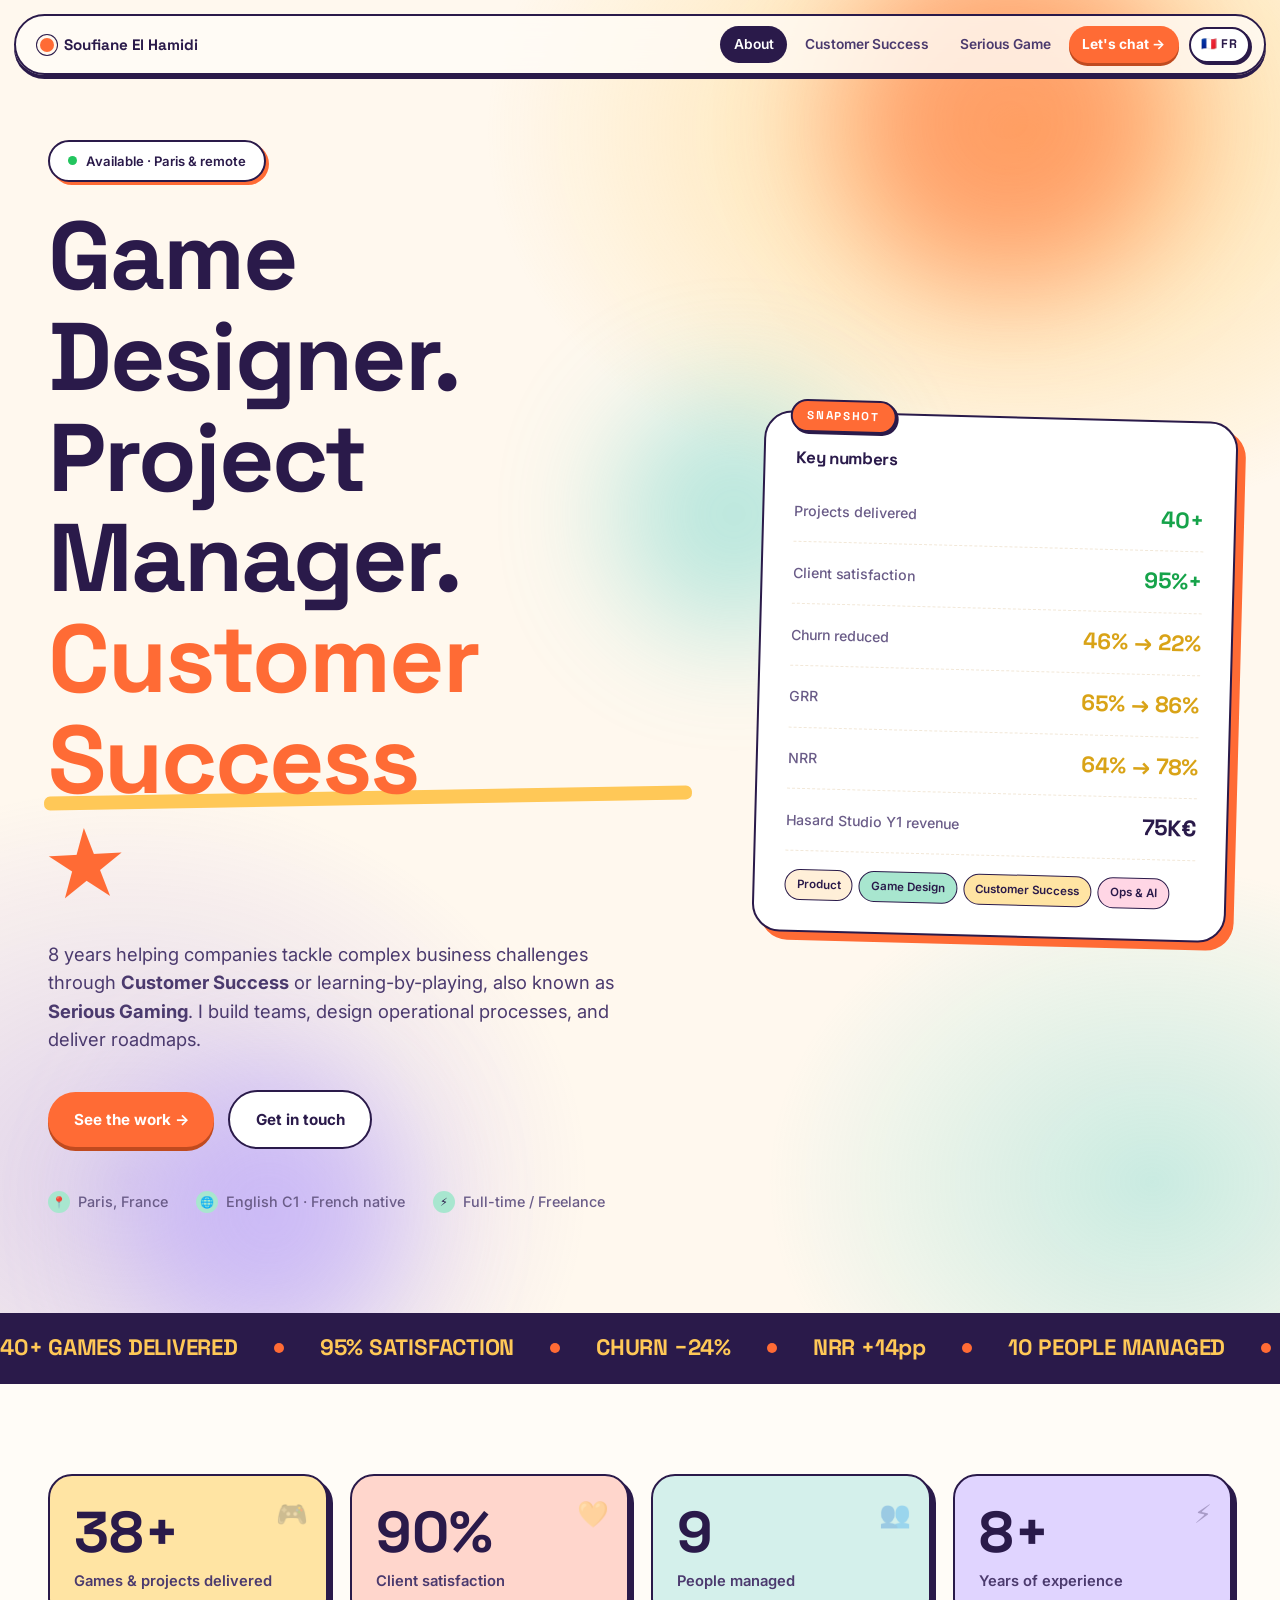
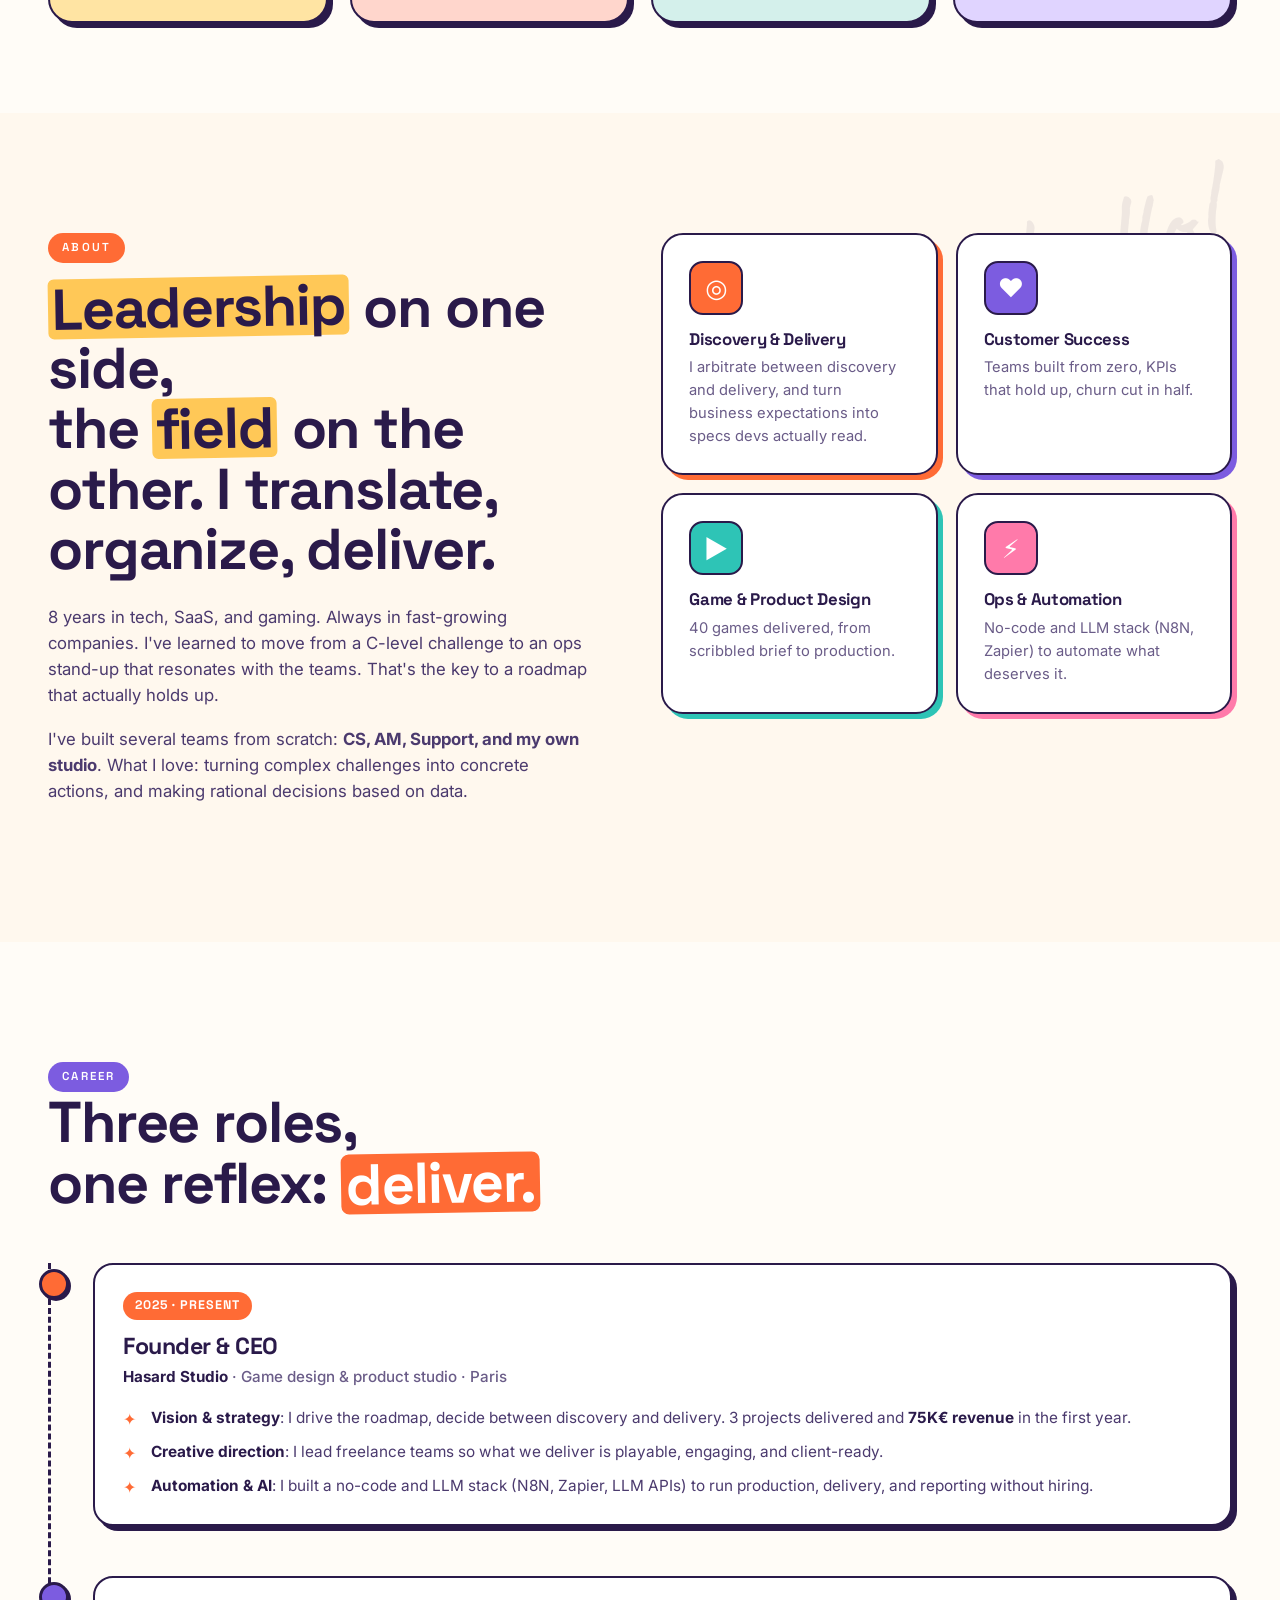
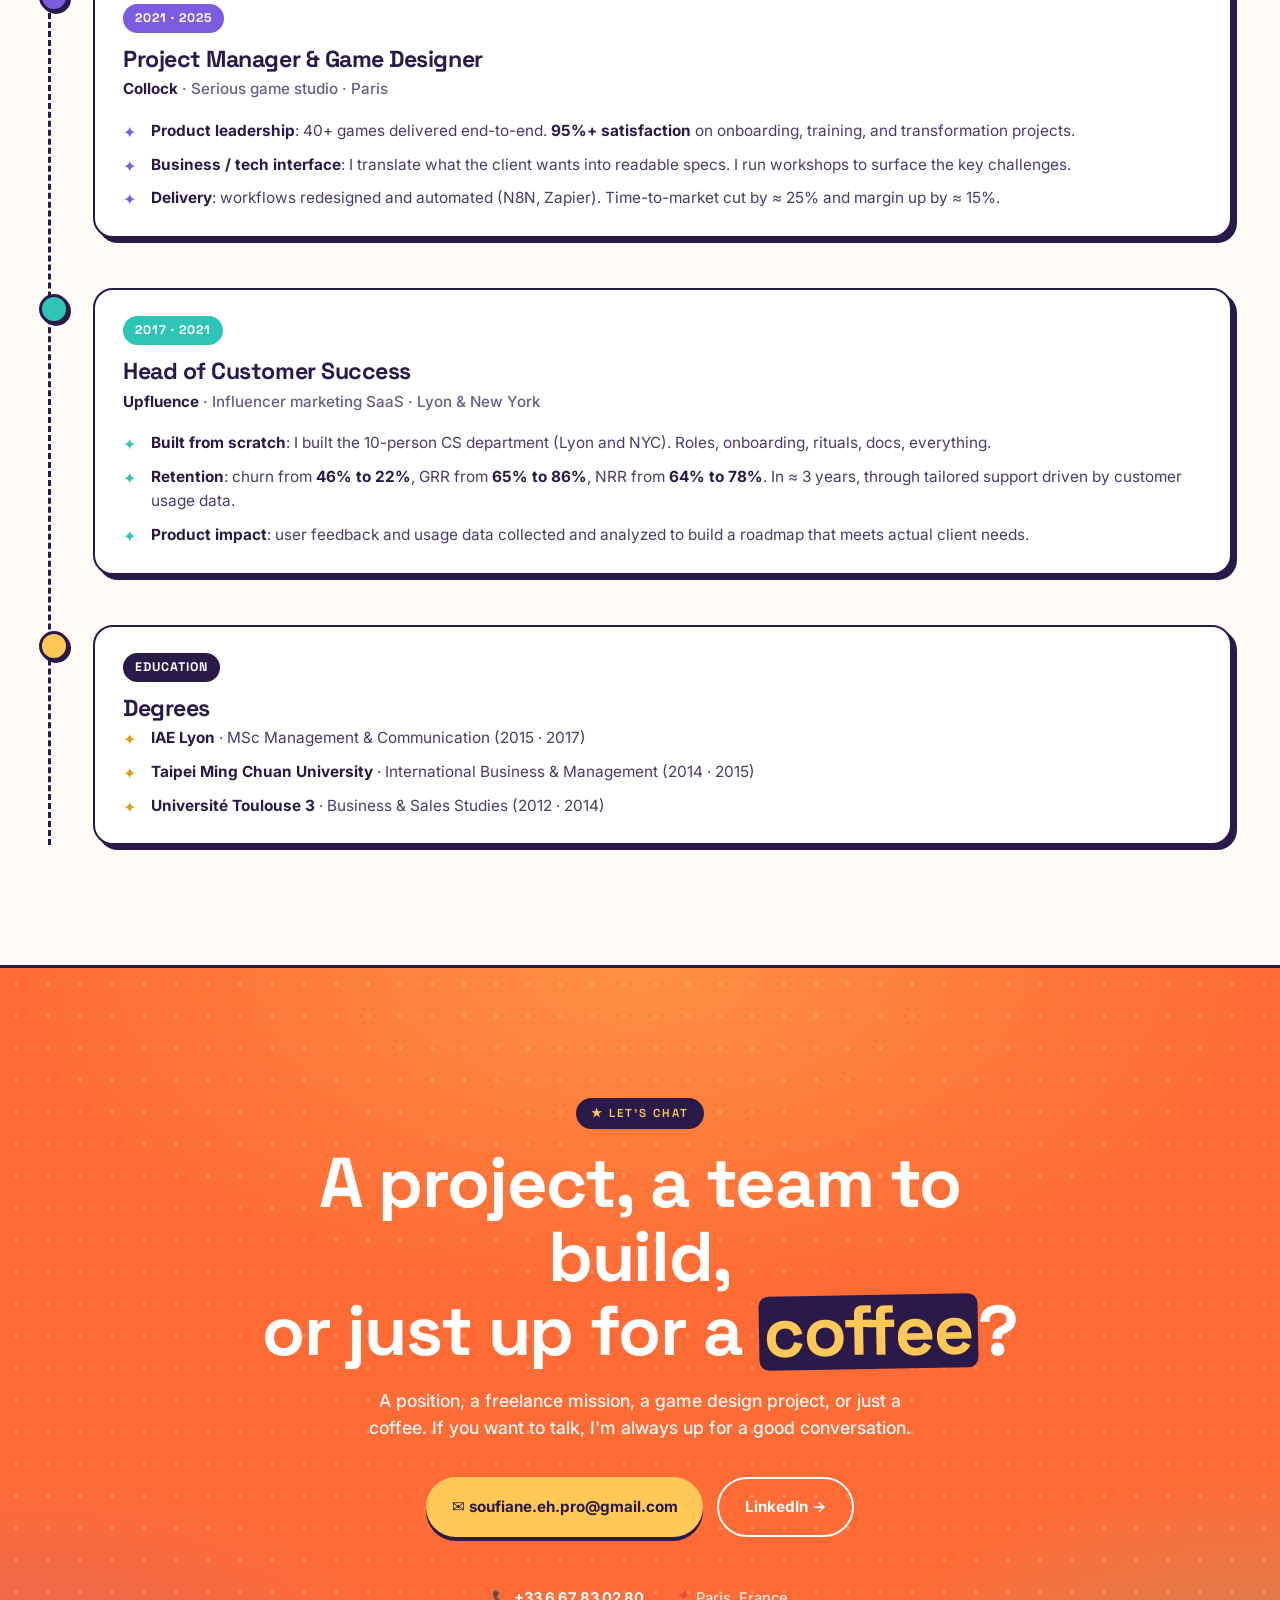
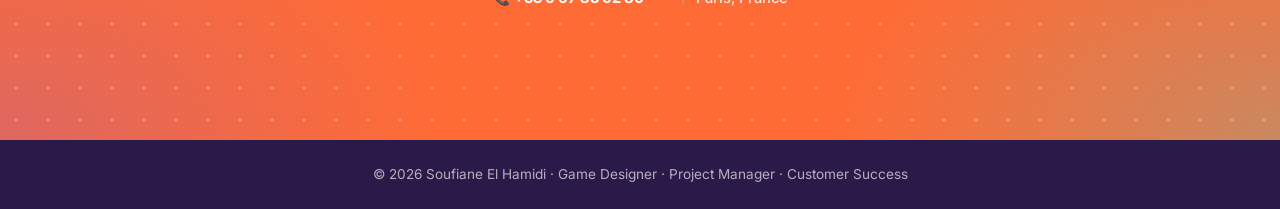
==== commit cc26b09f: "fix numbers" ====
--- a/en/index.html
+++ b/en/index.html
@@ -61,8 +61,8 @@
         <div class="row"><span class="lbl">Projects delivered</span><span class="val">40+</span></div>
         <div class="row"><span class="lbl">Client satisfaction</span><span class="val">95%+</span></div>
         <div class="row"><span class="lbl">Churn reduced</span><span class="val">46% → 22%</span></div>
-        <div class="row"><span class="lbl">GRR</span><span class="val">64% → 78%</span></div>
-        <div class="row"><span class="lbl">NRR</span><span class="val">65% → 86%</span></div>
+        <div class="row"><span class="lbl">GRR</span><span class="val">65% → 86%</span></div>
+        <div class="row"><span class="lbl">NRR</span><span class="val">64% → 78%</span></div>
         <div class="row"><span class="lbl">Hasard Studio Y1 revenue</span><span class="val">75K€</span></div>
         <div class="roles">
           <span>Product</span>
@@ -78,8 +78,8 @@
 <!-- MARQUEE -->
 <div class="marquee">
   <div class="marquee-track">
-    <span>40+ GAMES DELIVERED <span class="dotsep"></span> 95% SATISFACTION <span class="dotsep"></span> CHURN −24% <span class="dotsep"></span> NRR +31% <span class="dotsep"></span> 10 PEOPLE MANAGED <span class="dotsep"></span> 75K€ REVENUE Y1 <span class="dotsep"></span></span>
-    <span>40+ GAMES DELIVERED <span class="dotsep"></span> 95% SATISFACTION <span class="dotsep"></span> CHURN −24% <span class="dotsep"></span> NRR +31% <span class="dotsep"></span> 10 PEOPLE MANAGED <span class="dotsep"></span> 75K€ REVENUE Y1 <span class="dotsep"></span></span>
+    <span>40+ GAMES DELIVERED <span class="dotsep"></span> 95% SATISFACTION <span class="dotsep"></span> CHURN −24% <span class="dotsep"></span> NRR +14pp <span class="dotsep"></span> 10 PEOPLE MANAGED <span class="dotsep"></span> 75K€ REVENUE Y1 <span class="dotsep"></span></span>
+    <span>40+ GAMES DELIVERED <span class="dotsep"></span> 95% SATISFACTION <span class="dotsep"></span> CHURN −24% <span class="dotsep"></span> NRR +14pp <span class="dotsep"></span> 10 PEOPLE MANAGED <span class="dotsep"></span> 75K€ REVENUE Y1 <span class="dotsep"></span></span>
   </div>
 </div>
 
@@ -195,7 +195,7 @@
           <div class="company"><strong>Upfluence</strong> · Influencer marketing SaaS · Lyon &amp; New York</div>
           <ul class="tl-bullets">
             <li><strong>Built from scratch</strong>: I built the 10-person CS department (Lyon and NYC). Roles, onboarding, rituals, docs, everything.</li>
-            <li><strong>Retention</strong>: churn from <strong>46% to 22%</strong>, GRR from <strong>64% to 78%</strong>, NRR from <strong>65% to 86%</strong>. In ≈ 3 years, through tailored support driven by customer usage data.</li>
+            <li><strong>Retention</strong>: churn from <strong>46% to 22%</strong>, GRR from <strong>65% to 86%</strong>, NRR from <strong>64% to 78%</strong>. In ≈ 3 years, through tailored support driven by customer usage data.</li>
             <li><strong>Product impact</strong>: user feedback and usage data collected and analyzed to build a roadmap that meets actual client needs.</li>
           </ul>
         </div>
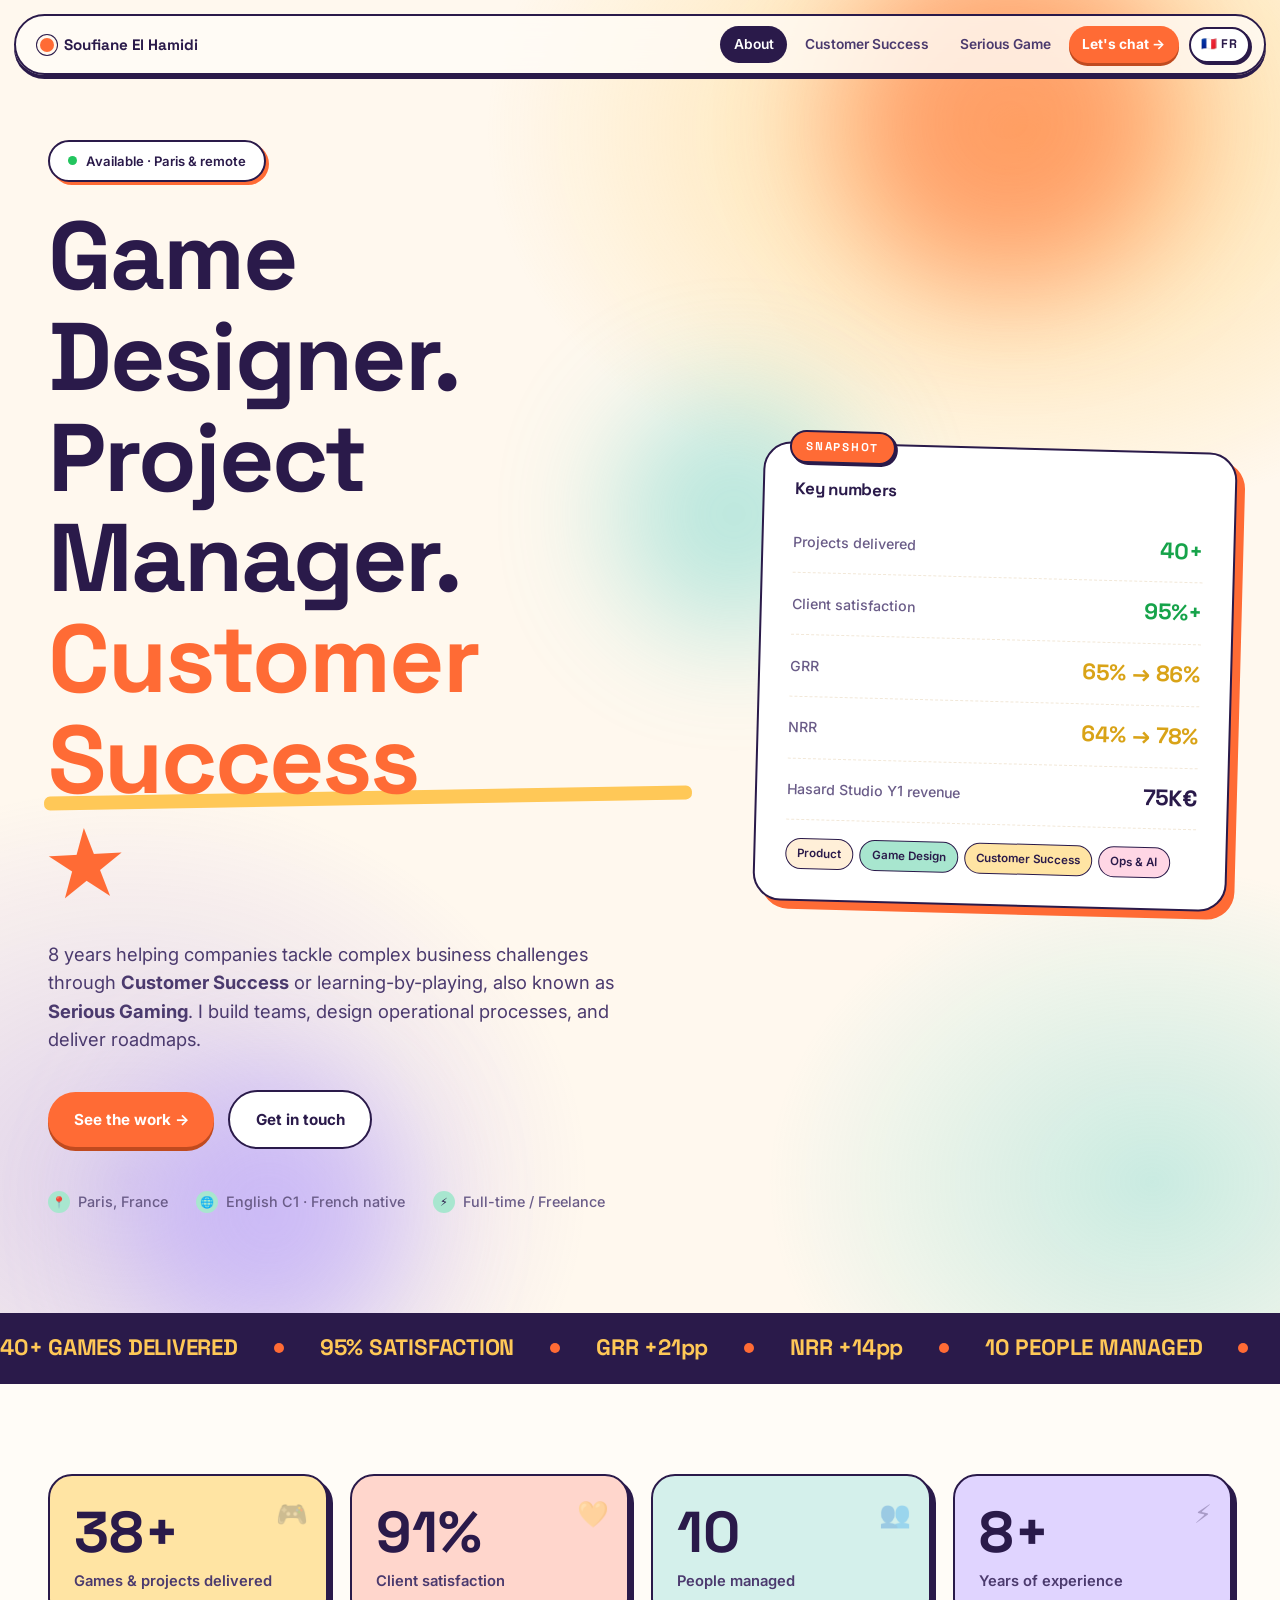
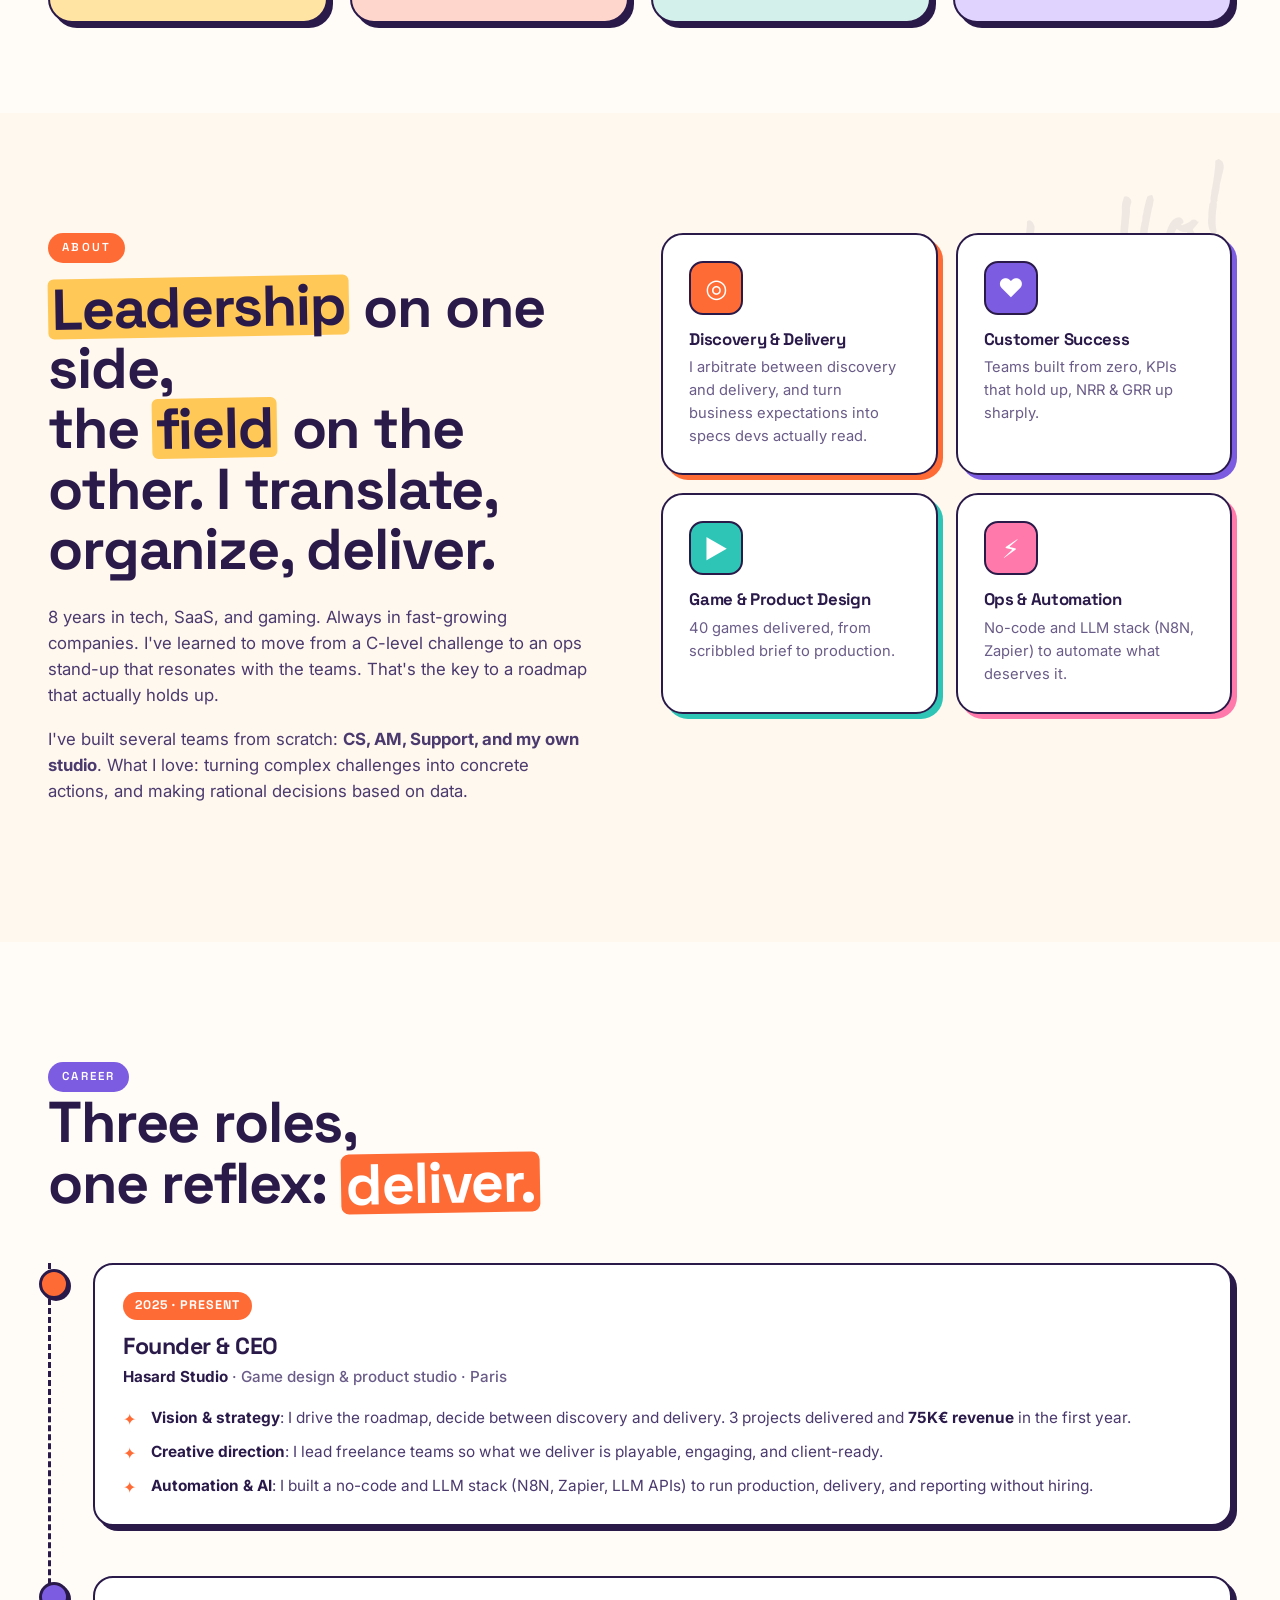
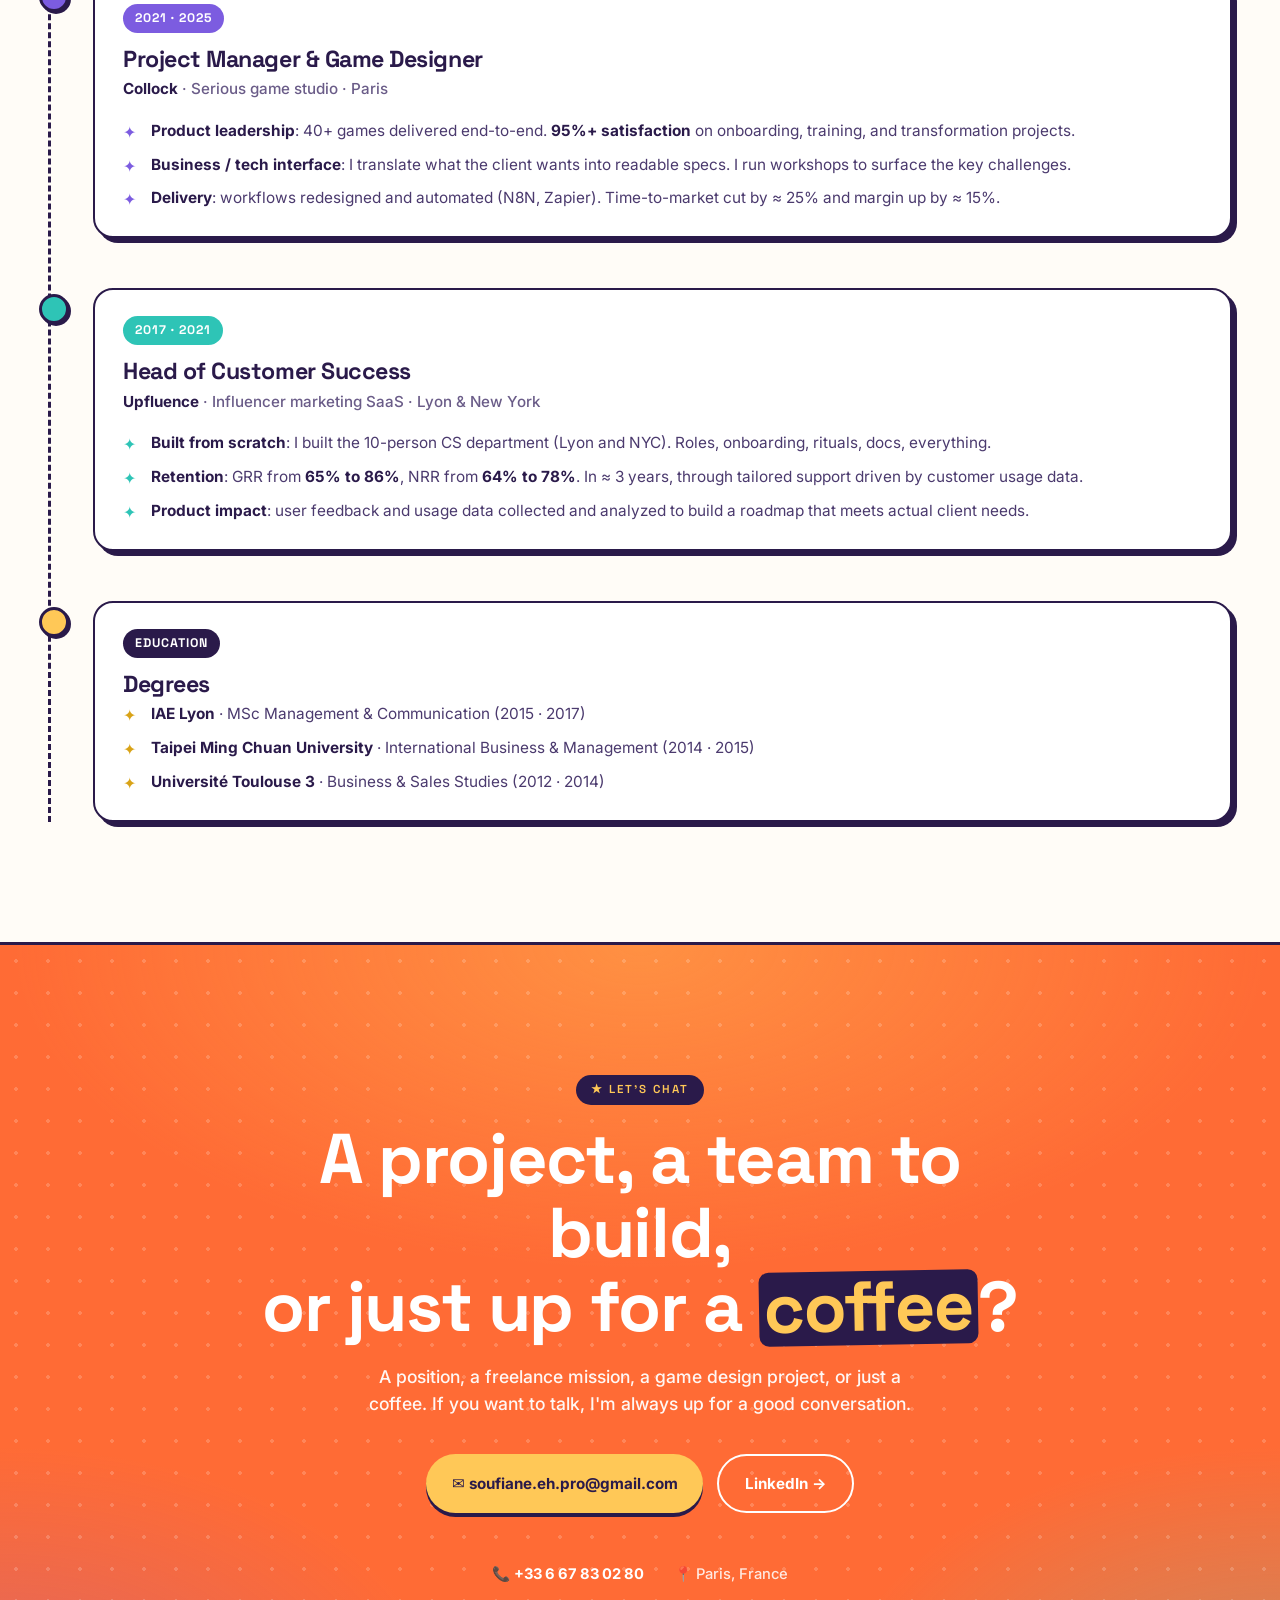
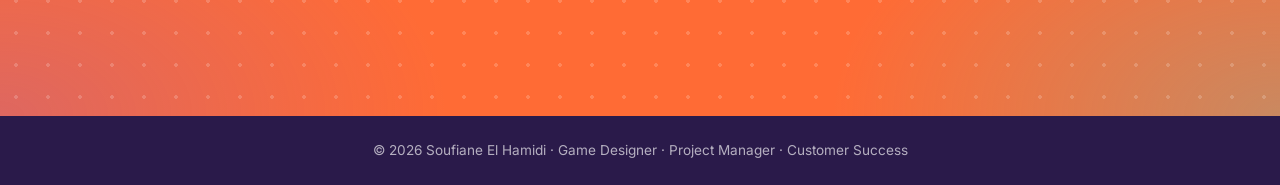
==== commit cac8d0b9: "enlever churn" ====
--- a/en/index.html
+++ b/en/index.html
@@ -60,7 +60,6 @@
         <h3>Key numbers</h3>
         <div class="row"><span class="lbl">Projects delivered</span><span class="val">40+</span></div>
         <div class="row"><span class="lbl">Client satisfaction</span><span class="val">95%+</span></div>
-        <div class="row"><span class="lbl">Churn reduced</span><span class="val">46% → 22%</span></div>
         <div class="row"><span class="lbl">GRR</span><span class="val">65% → 86%</span></div>
         <div class="row"><span class="lbl">NRR</span><span class="val">64% → 78%</span></div>
         <div class="row"><span class="lbl">Hasard Studio Y1 revenue</span><span class="val">75K€</span></div>
@@ -78,8 +77,8 @@
 <!-- MARQUEE -->
 <div class="marquee">
   <div class="marquee-track">
-    <span>40+ GAMES DELIVERED <span class="dotsep"></span> 95% SATISFACTION <span class="dotsep"></span> CHURN −24% <span class="dotsep"></span> NRR +14pp <span class="dotsep"></span> 10 PEOPLE MANAGED <span class="dotsep"></span> 75K€ REVENUE Y1 <span class="dotsep"></span></span>
-    <span>40+ GAMES DELIVERED <span class="dotsep"></span> 95% SATISFACTION <span class="dotsep"></span> CHURN −24% <span class="dotsep"></span> NRR +14pp <span class="dotsep"></span> 10 PEOPLE MANAGED <span class="dotsep"></span> 75K€ REVENUE Y1 <span class="dotsep"></span></span>
+    <span>40+ GAMES DELIVERED <span class="dotsep"></span> 95% SATISFACTION <span class="dotsep"></span> GRR +21pp <span class="dotsep"></span> NRR +14pp <span class="dotsep"></span> 10 PEOPLE MANAGED <span class="dotsep"></span> 75K€ REVENUE Y1 <span class="dotsep"></span></span>
+    <span>40+ GAMES DELIVERED <span class="dotsep"></span> 95% SATISFACTION <span class="dotsep"></span> GRR +21pp <span class="dotsep"></span> NRR +14pp <span class="dotsep"></span> 10 PEOPLE MANAGED <span class="dotsep"></span> 75K€ REVENUE Y1 <span class="dotsep"></span></span>
   </div>
 </div>
 
@@ -138,7 +137,7 @@
         <div class="about-card">
           <div class="icn-wrap">♥</div>
           <h4>Customer Success</h4>
-          <p>Teams built from zero, KPIs that hold up, churn cut in half.</p>
+          <p>Teams built from zero, KPIs that hold up, NRR &amp; GRR up sharply.</p>
         </div>
         <div class="about-card">
           <div class="icn-wrap">▶</div>
@@ -195,7 +194,7 @@
           <div class="company"><strong>Upfluence</strong> · Influencer marketing SaaS · Lyon &amp; New York</div>
           <ul class="tl-bullets">
             <li><strong>Built from scratch</strong>: I built the 10-person CS department (Lyon and NYC). Roles, onboarding, rituals, docs, everything.</li>
-            <li><strong>Retention</strong>: churn from <strong>46% to 22%</strong>, GRR from <strong>65% to 86%</strong>, NRR from <strong>64% to 78%</strong>. In ≈ 3 years, through tailored support driven by customer usage data.</li>
+            <li><strong>Retention</strong>: GRR from <strong>65% to 86%</strong>, NRR from <strong>64% to 78%</strong>. In ≈ 3 years, through tailored support driven by customer usage data.</li>
             <li><strong>Product impact</strong>: user feedback and usage data collected and analyzed to build a roadmap that meets actual client needs.</li>
           </ul>
         </div>
--- a/styles.css
+++ b/styles.css
@@ -239,13 +239,12 @@
   font-family:'Space Grotesk',sans-serif;font-weight:700;font-size:1.4rem;
   color:var(--ink);
 }
-/* Snapshot rows: 3=Projets(green), 4=Satisfaction(green), 5=Churn(yellow), 6=GRR(yellow), 7=NRR(yellow), 8=CA(ink) */
+/* Snapshot rows: 3=Projets(green), 4=Satisfaction(green), 5=GRR(yellow), 6=NRR(yellow), 7=CA(ink) */
 .hero-card .row:nth-child(3) .val{color:var(--green-deep)}
 .hero-card .row:nth-child(4) .val{color:var(--green-deep)}
 .hero-card .row:nth-child(5) .val{color:var(--yellow-deep)}
 .hero-card .row:nth-child(6) .val{color:var(--yellow-deep)}
-.hero-card .row:nth-child(7) .val{color:var(--yellow-deep)}
-.hero-card .row:nth-child(8) .val{color:var(--ink)}
+.hero-card .row:nth-child(7) .val{color:var(--ink)}
 .hero-card .roles{
   display:flex;flex-wrap:wrap;gap:6px;margin-top:18px;
 }
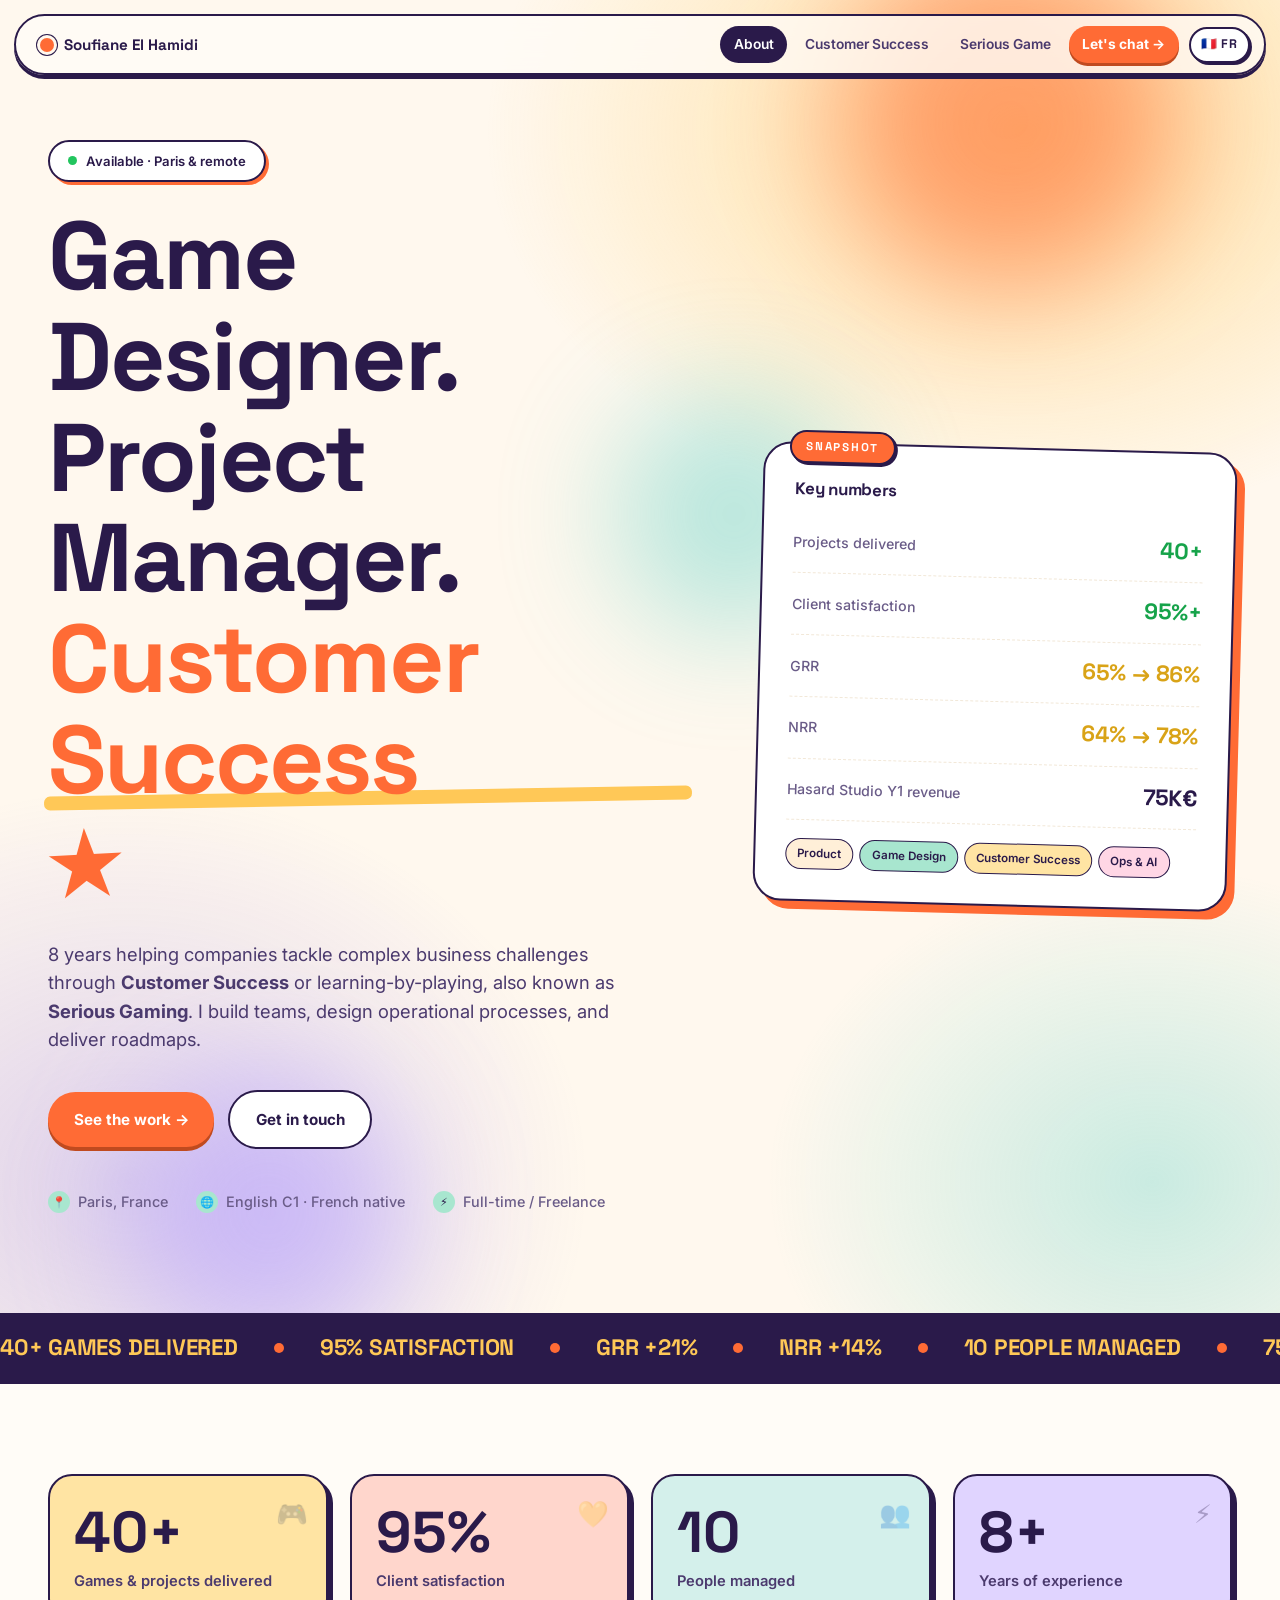
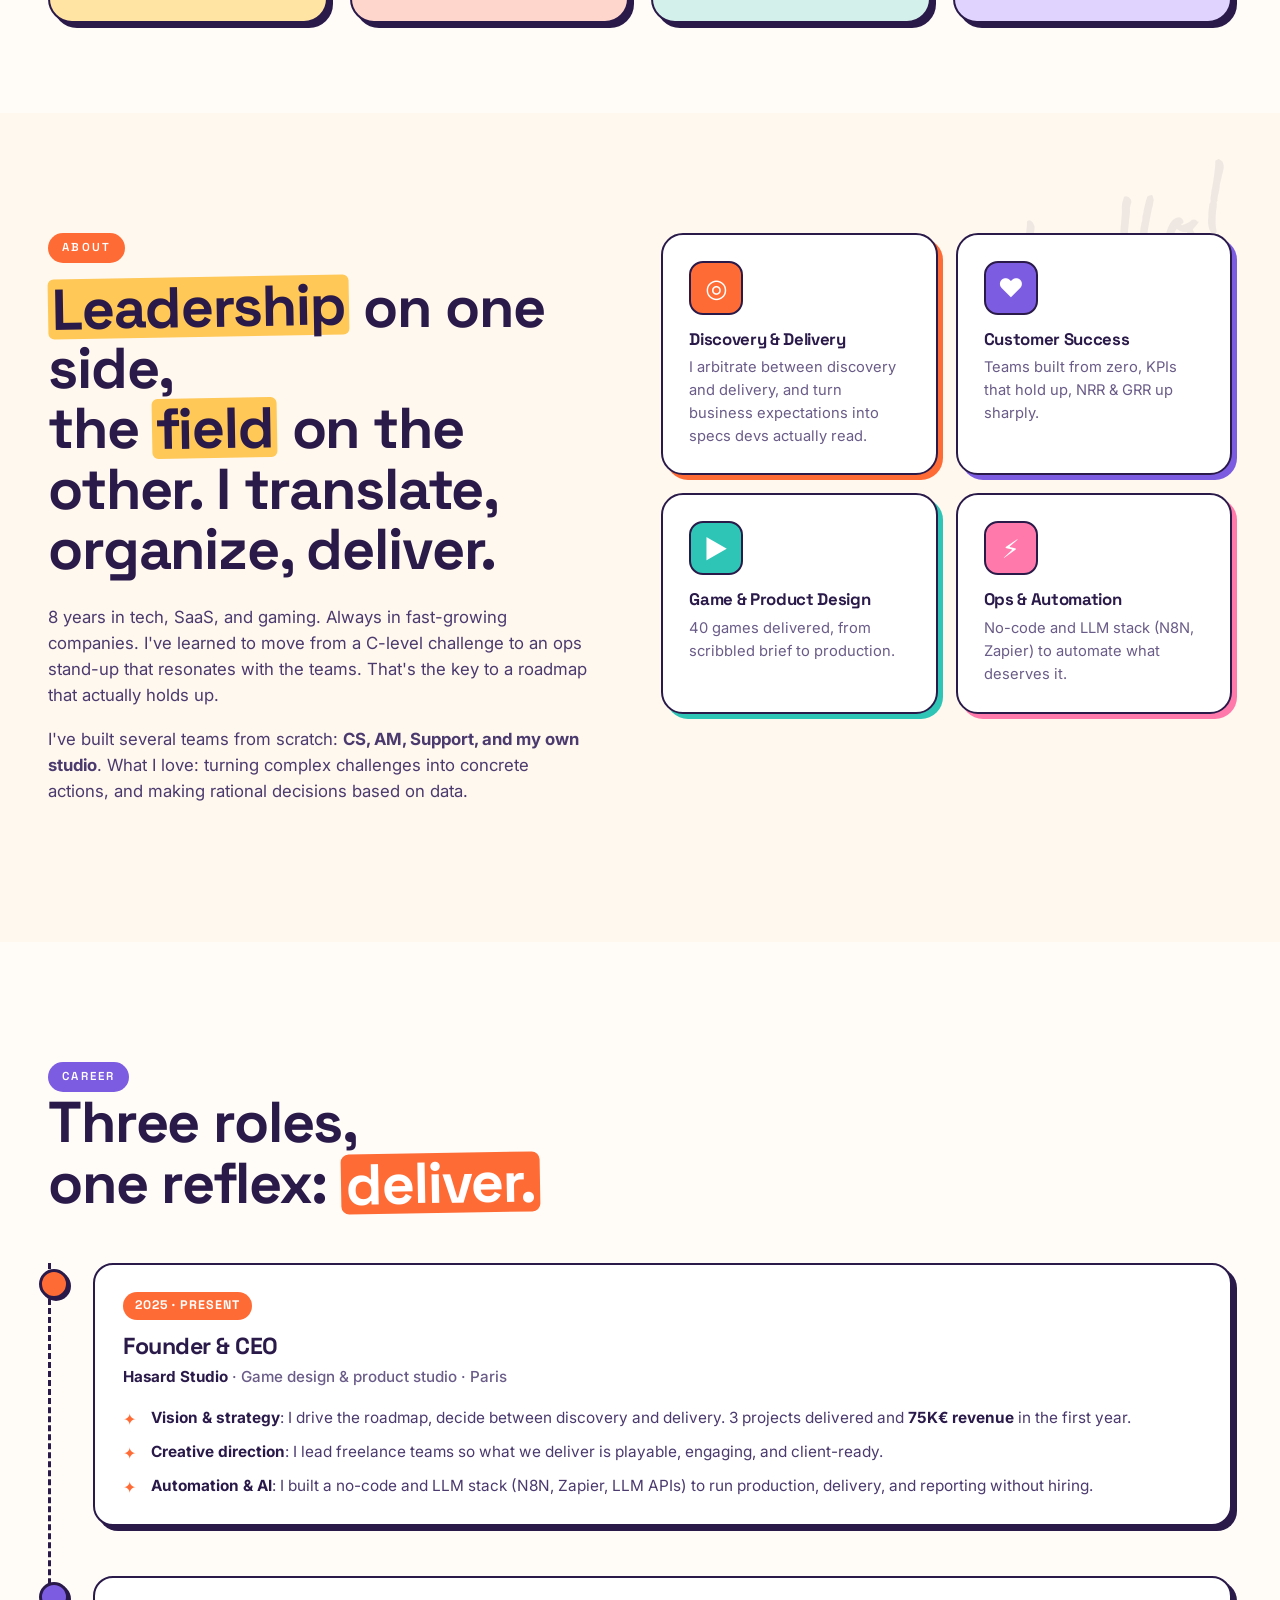
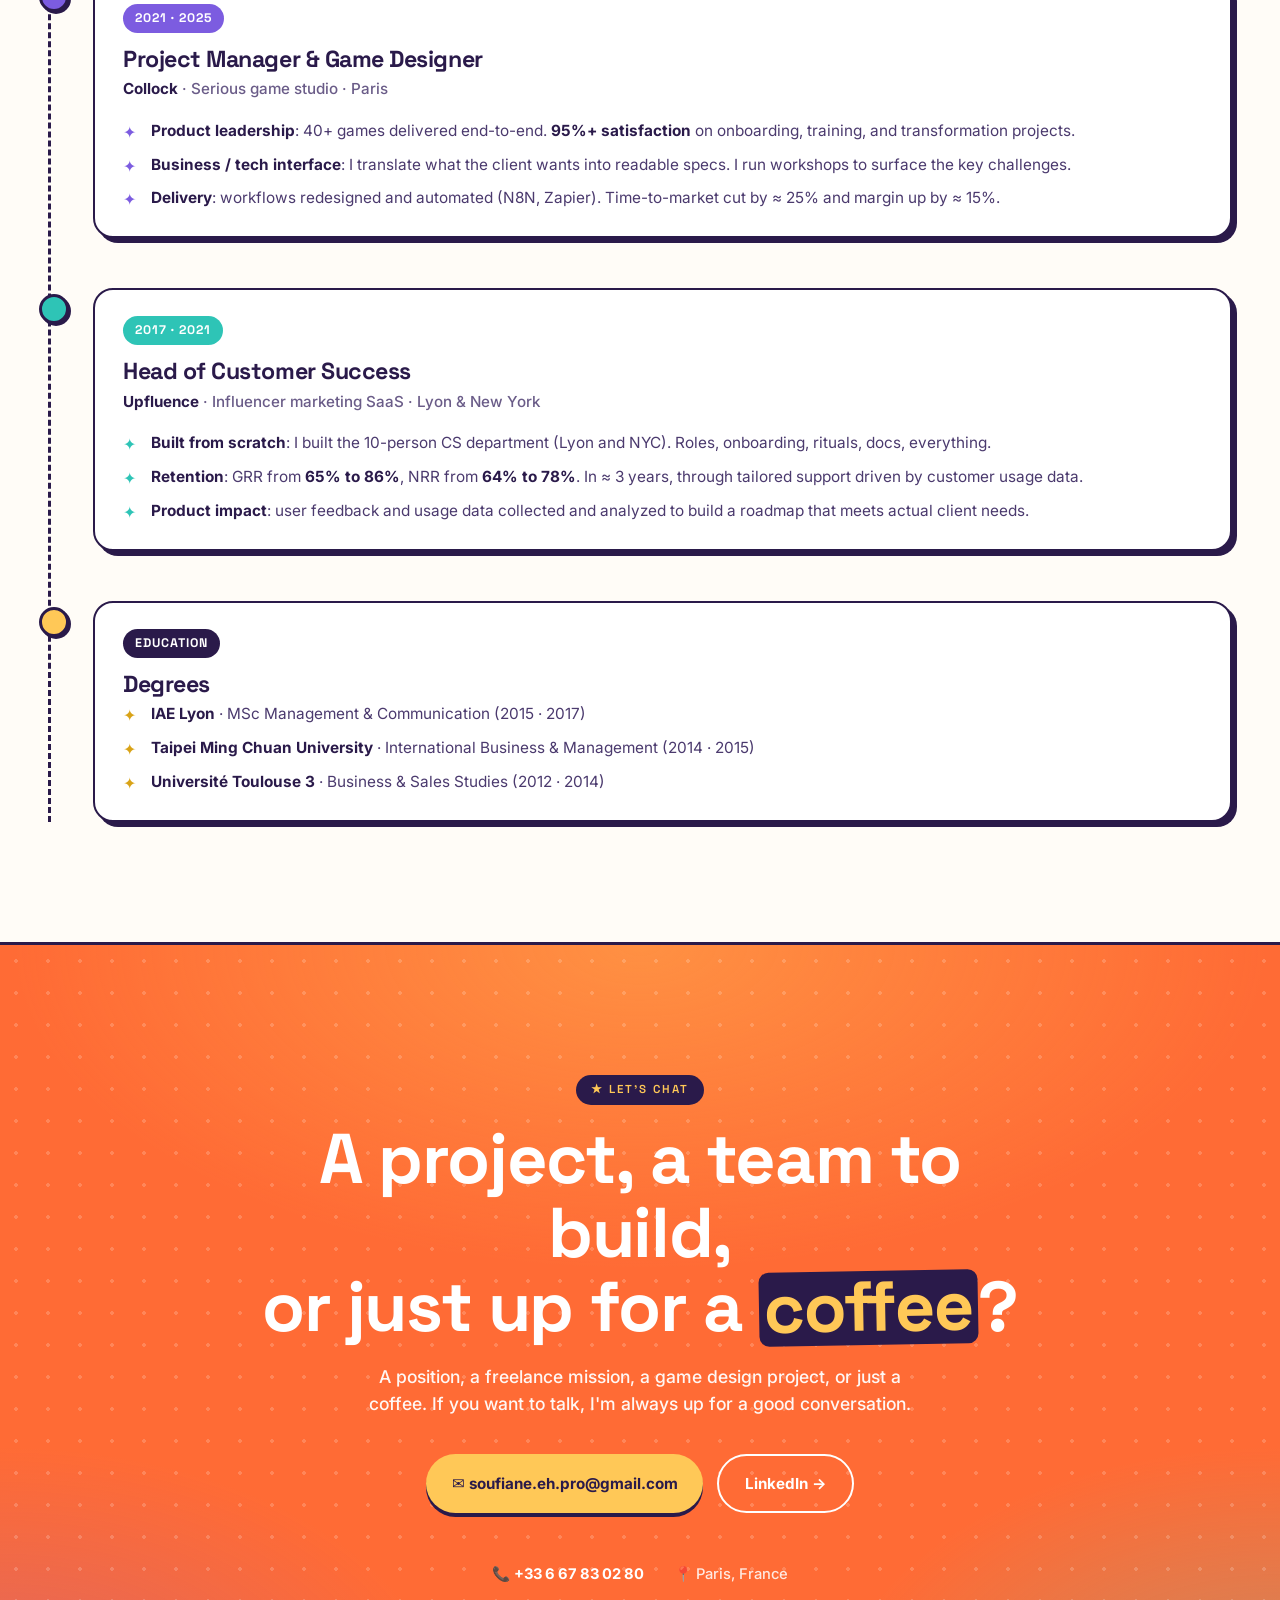
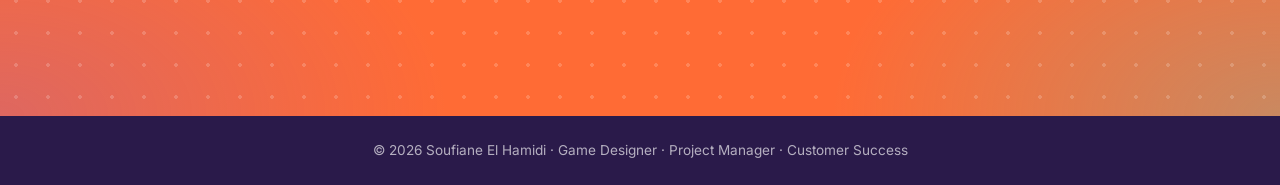
==== commit 55d44e72: "fix pp" ====
--- a/en/index.html
+++ b/en/index.html
@@ -77,8 +77,8 @@
 <!-- MARQUEE -->
 <div class="marquee">
   <div class="marquee-track">
-    <span>40+ GAMES DELIVERED <span class="dotsep"></span> 95% SATISFACTION <span class="dotsep"></span> GRR +21pp <span class="dotsep"></span> NRR +14pp <span class="dotsep"></span> 10 PEOPLE MANAGED <span class="dotsep"></span> 75K€ REVENUE Y1 <span class="dotsep"></span></span>
-    <span>40+ GAMES DELIVERED <span class="dotsep"></span> 95% SATISFACTION <span class="dotsep"></span> GRR +21pp <span class="dotsep"></span> NRR +14pp <span class="dotsep"></span> 10 PEOPLE MANAGED <span class="dotsep"></span> 75K€ REVENUE Y1 <span class="dotsep"></span></span>
+    <span>40+ GAMES DELIVERED <span class="dotsep"></span> 95% SATISFACTION <span class="dotsep"></span> GRR +21% <span class="dotsep"></span> NRR +14% <span class="dotsep"></span> 10 PEOPLE MANAGED <span class="dotsep"></span> 75K€ REVENUE Y1 <span class="dotsep"></span></span>
+    <span>40+ GAMES DELIVERED <span class="dotsep"></span> 95% SATISFACTION <span class="dotsep"></span> GRR +21% <span class="dotsep"></span> NRR +14% <span class="dotsep"></span> 10 PEOPLE MANAGED <span class="dotsep"></span> 75K€ REVENUE Y1 <span class="dotsep"></span></span>
   </div>
 </div>
 
